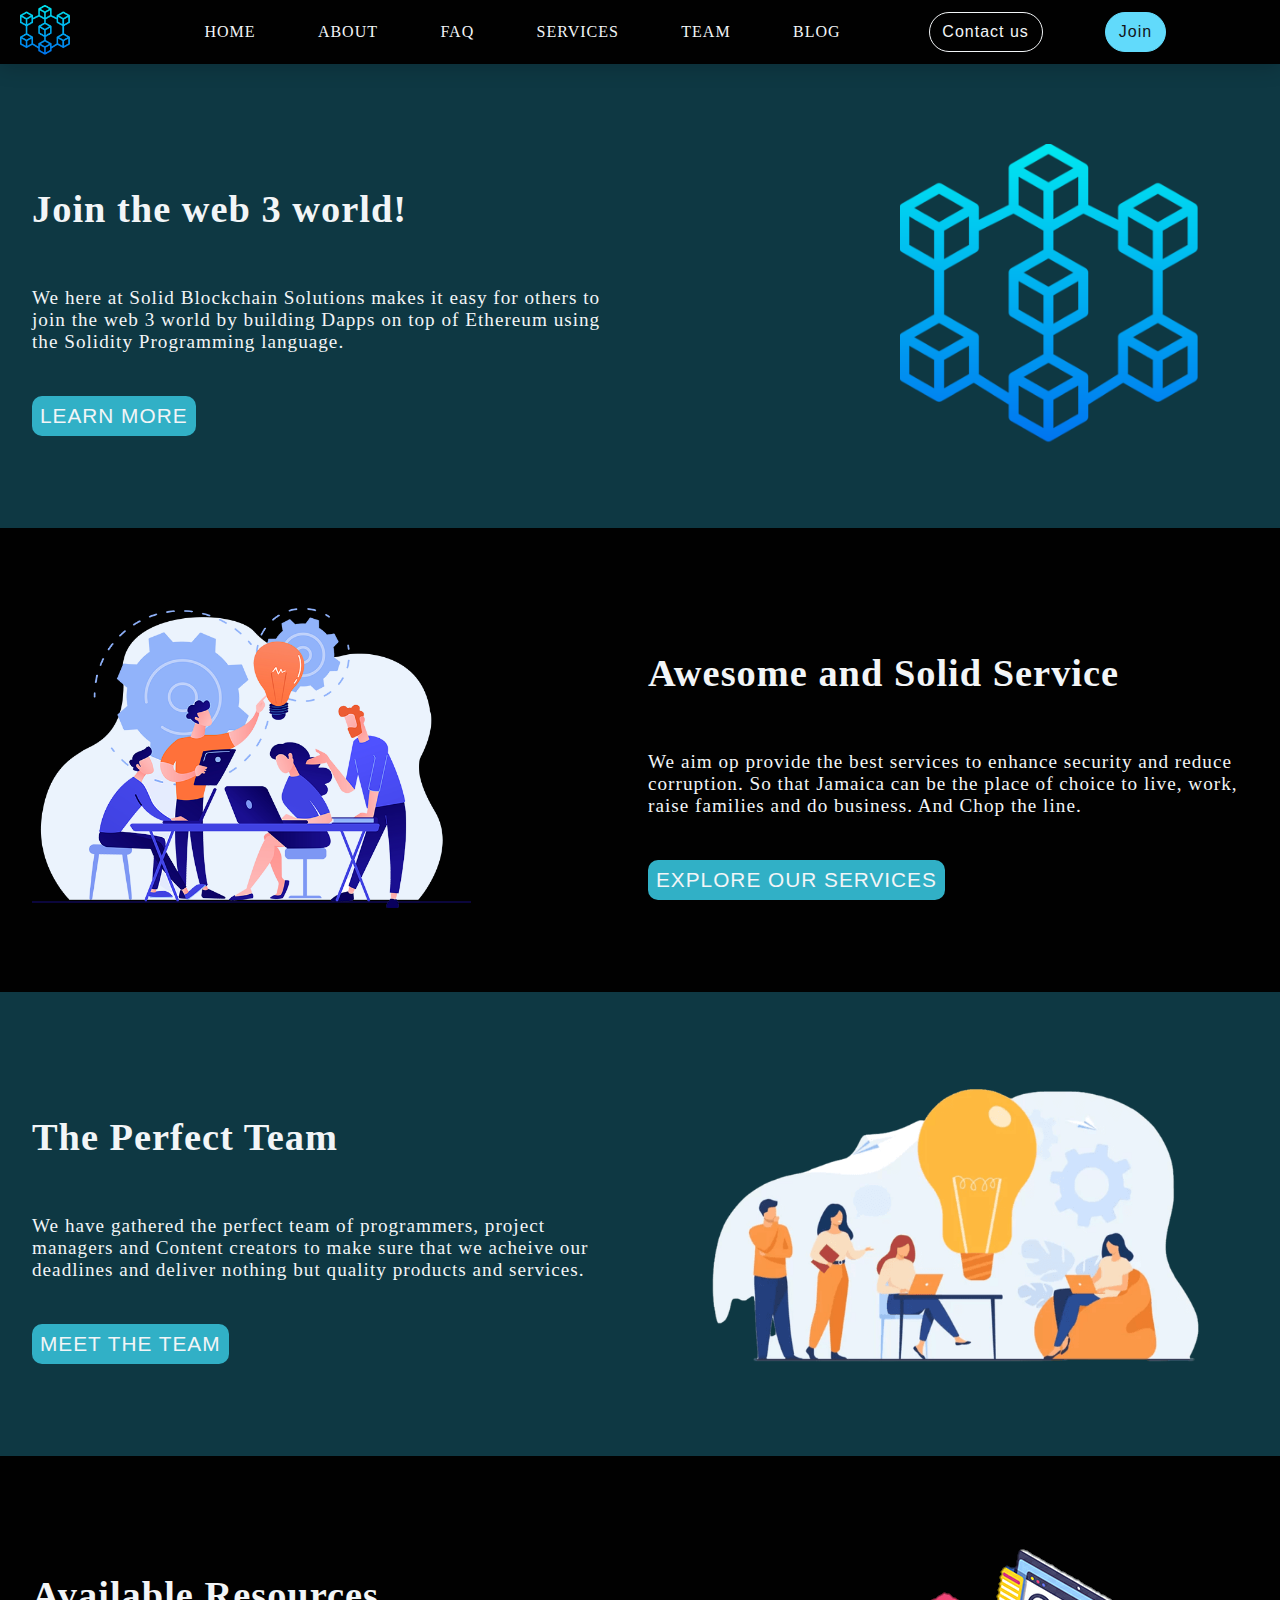
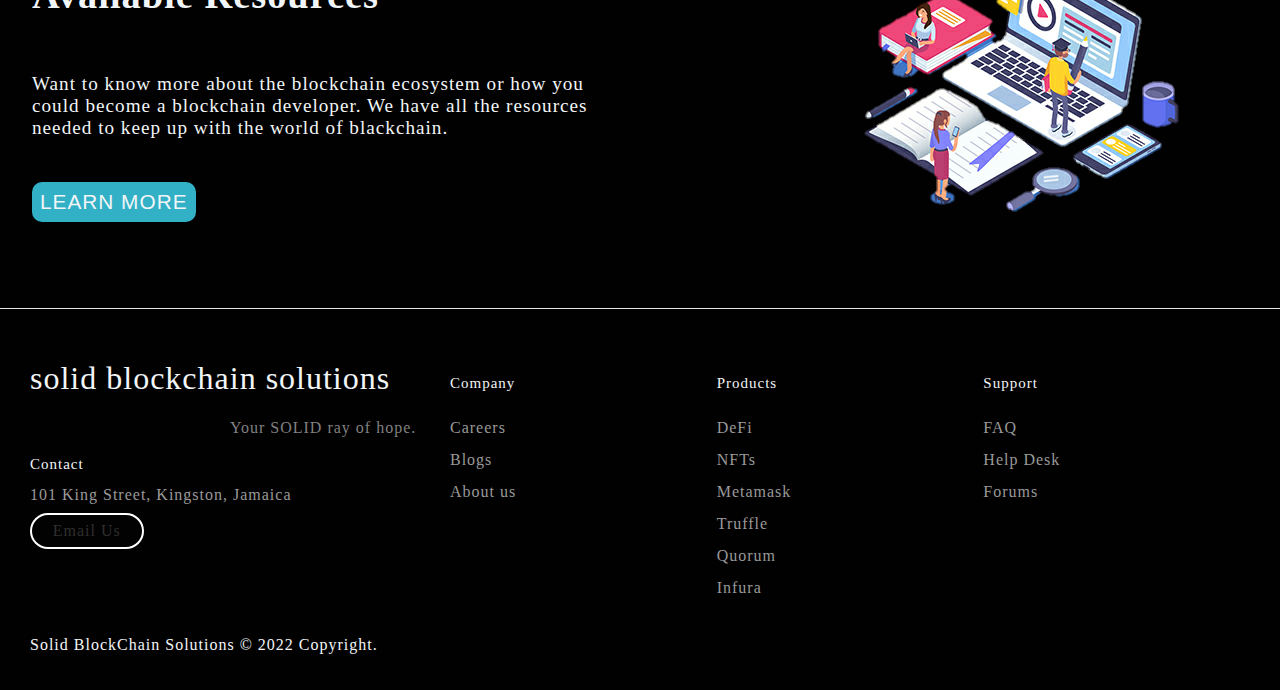
==== index.html @ 92645da6 "Alo of things to be done" ====
<!DOCTYPE html>
<html lang="en">
  <head>
    <meta charset="UTF-8" />
    <meta http-equiv="X-UA-Compatible" content="IE=edge" />
    <meta name="viewport" content="width=device-width, initial-scale=1.0" />
    <title>Solid BlockChain Solutions | Home</title>
    <link rel="stylesheet" type="text/css" href="style.css" />
    <link rel="icon" type="image/png" href="logo.png">
    <link
      rel="stylesheet"
      href="https://cdnjs.cloudflare.com/ajax/libs/font-awesome/4.7.0/css/font-awesome.css"
    />
    <link
    rel="stylesheet"
    href="https://use.fontawesome.com/releases/v5.8.1/css/all.css"
  />
  </head>
  <body>
    <!-- navbar -->

    <script src="header.js"></script>
    

    <!-- hero -->

    <section class="hero" id="about">
      <div>
        <h2>Join the web 3 world!</h2>
        <p>
          We here at Solid Blockchain Solutions makes it easy for others to join
          the web 3 world by building Dapps on top of Ethereum using the
          Solidity Programming language.
        </p>
        <button>Learn More</button>
      </div>
      <div>
        <img
          class="hero--img"
          src="logo.png"
          alt="blockchain"
        />
      </div>
    </section>


    <section class="hero" id="services">

      <div>
        <img
          src="servicemanagement.png"
          alt="services"
        />
      </div>

      <div>
        <h2>Awesome and Solid Service</h2>
        <p>
          We aim op provide the best services to enhance security and reduce corruption. So that Jamaica can be the place of choice to live, work, raise families and do business. And Chop the line.
        </p>
        <button>Explore our services</button>
      </div>
      
    </section>


    <section class="hero" id="about">

      <div>
        <h2>The Perfect Team</h2>
        <p>
          We have gathered the perfect team of programmers, project managers and Content creators to make sure that we acheive our deadlines and deliver nothing but quality products and services.
        </p>
        <button>Meet the team</button>
      </div>

      <div>
        <img
          src="perfectteam.png"
          alt="services"
        />
      </div>

      
      
    </section>


     <section class="hero" id="services">
      <div>
        <h2>Available Resources</h2>
        <p>
          Want to know more about the blockchain ecosystem or how you could become a blockchain developer. We have all the resources needed to keep up with the world of blackchain. 
        </p>
        <button>Learn More</button>
      </div>
      <div>
        <img
          class="hero--img"
          src="resources.png"
          alt="blockchain"
        />
      </div>
    </section>

    <!-- services -->
    <!-- <div class="wrapper" id="services">
      <h2>Services</h2>
      <div class="line"></div>
      <div class="cards">
        <div class="single-service">
          <div class="social">
            <i class="fa-brands fa-codepen"></i>
          </div>
          <span></span>
          <h3>Decentralized Finance</h3>
          <p>
            Secure decentralized financial applications with no single point of failure for transparent, fast and safe financial transactions. Reach out today to get your own decentralized application on the globe.
          </p>
          <a href="https://consensys.net/blockchain-use-cases/decentralized-finance/">Learn More</a>
        </div>
        <div class="single-service">
          <div class="social">
            <i class="fa fa-cogs"></i>
          </div>
          <span></span>
          <h3>NFT Experiences</h3>
          <p>
       Get your project off the ground with our NFT Development team. When you combine your art (or your collaboration with our artist) with our code, the NFT world is yours for the taking!. Build your collection, mint,sell and trade NFTs.
          </p>
          <a href="https://consensys.net/solutions/nft-experiences/">Learn More</a>
        </div>
        <div class="single-service">
          <div class="social">
            <i class="fa fa-diamond"></i>
          </div>
          <span></span>
          <h3>Other Solutions</h3>
          <p>
            We also offer Crypto wallet development, specific smart contract and asset management. Feel free to reach out and consult one of our consultant if you don't see what your looking for, we will be happy to help however we can.
          </p>

          <a href="#">Learn More</a>
        </div>
      </div>


      
    </div> -->

    <!-- Our team -->
   

    <!-- <div class="wrapper-team" id="team">
      <h1>Our Team</h1>
      <div class="our_team">
        <div class="team_member">
          <div class="member_img">
            <img src="https://i.imgur.com/A1Fjq0d.png" alt="our_team" />
            <div class="social_media">
              <div class="facebook item"><i class="fab fa-facebook-f"></i></div>
              <div class="twitter item"><i class="fab fa-twitter"></i></div>
              <div class="instagram item"><i class="fab fa-instagram"></i></div>
            </div>
          </div>
          <h3>Ricardo Merchant</h3>
          <span>Owner</span>
          <p>
            Lorem ipsum dolor sit amet, consectetur adipisicing elit. Ratione
            perspiciatis, error deleniti quaerat beatae doloribus incidunt
            excepturi. Fugit deleniti accusantium neque hic quidem voluptatibus
            cumque.
          </p>
        </div>
        <div class="team_member">
          <div class="member_img">
            <img src="https://images.pexels.com/photos/5474028/pexels-photo-5474028.jpeg?auto=compress&cs=tinysrgb&w=600" alt="our_team" />
            <div class="social_media">
              <div class="facebook item"><i class="fab fa-facebook-f"></i></div>
              <div class="twitter item"><i class="fab fa-twitter"></i></div>
              <div class="instagram item"><i class="fab fa-instagram"></i></div>
            </div>
          </div>
          <h3>Najee stewart</h3>
          <span>Tech Lead</span>
          <p>
            Lorem ipsum dolor sit amet, consectetur adipisicing elit. Ratione
            perspiciatis, error deleniti quaerat beatae doloribus incidunt
            excepturi. Fugit deleniti accusantium neque hic quidem voluptatibus
            cumque.
          </p>
        </div>
        <div class="team_member">
          <div class="member_img">
            <img src="https://i.imgur.com/2Necikc.png" alt="our_team" />
            <div class="social_media">
              <div class="facebook item"><i class="fab fa-facebook-f"></i></div>
              <div class="twitter item"><i class="fab fa-twitter"></i></div>
              <div class="instagram item"><i class="fab fa-instagram"></i></div>
            </div>
          </div>
          <h3>Dylan Heslop</h3>
          <span>CEO</span>
          <p>
            I love reading and meeting new and interesting people. This company was my best idea yet, I believe that we can make a difference both for jamaica and the world.
          </p>
        </div>
        <div class="team_member">
          <div class="member_img">
            <img src="https://i.imgur.com/JzUIF4o.png" alt="our_team" />
            <div class="social_media">
              <div class="facebook item"><i class="fab fa-facebook-f"></i></div>
              <div class="twitter item"><i class="fab fa-twitter"></i></div>
              <div class="instagram item"><i class="fab fa-instagram"></i></div>
            </div>
          </div>
          <h3>Ash-monique Lewis</h3>
          <span>Content-creator</span>
          <p>
            Lorem ipsum dolor sit amet, consectetur adipisicing elit. Ratione
            perspiciatis, error deleniti quaerat beatae doloribus incidunt
            excepturi. Fugit deleniti accusantium neque hic quidem voluptatibus
            cumque.
          </p>
        </div>
        <div class="team_member">
          <div class="member_img">
            <img src="https://i.imgur.com/Ctwf8HA.png" alt="our_team" />
            <div class="social_media">
              <div class="facebook item"><i class="fab fa-facebook-f"></i></div>
              <div class="twitter item"><i class="fab fa-twitter"></i></div>
              <div class="instagram item"><i class="fab fa-instagram"></i></div>
            </div>
          </div>
          <h3>Lamar Hall</h3>
          <span>Marketing-manager</span>
          <p>
            Lorem ipsum dolor sit amet, consectetur adipisicing elit. Ratione
            perspiciatis, error deleniti quaerat beatae doloribus incidunt
            excepturi. Fugit deleniti accusantium neque hic quidem voluptatibus
            cumque.
          </p>
        </div>
        <div class="team_member">
          <div class="member_img">
            <img src="https://images.pexels.com/photos/5380671/pexels-photo-5380671.jpeg?auto=compress&cs=tinysrgb&w=1260&h=750&dpr=1" alt="our_team" />
            <div class="social_media">
              <div class="facebook item"><i class="fab fa-facebook-f"></i></div>
              <div class="twitter item"><i class="fab fa-twitter"></i></div>
              <div class="instagram item"><i class="fab fa-instagram"></i></div>
            </div>
          </div>
          <h3>Riquel Pearson</h3>
          <span>Software Engineer</span>
          <p>
            Lorem ipsum dolor sit amet, consectetur adipisicing elit. Ratione
            perspiciatis, error deleniti quaerat beatae doloribus incidunt
            excepturi. Fugit deleniti accusantium neque hic quidem voluptatibus
            cumque.
          </p>
        </div>
       
      </div>
    </div>
      -->
<script src="footer.js"></script>  
   
    <script src="script.js"></script>
  </body>
</html>
---- style.css ----
:root {
  --main-bg-color: #010101;
}

* {
  /* margin: 0;
  padding: 0; */
  box-sizing: border-box;
  letter-spacing: 1px;
  /* font-weight: 300; */
  color: #f2f5f7;
}

html, body {
  margin: 0;
  padding: 0;
}

body {
  overflow-x: hidden;
}

button {
  cursor: pointer;

}

.active {
  border-radius: 10px;
  border: 2px solid skyblue;
}

.logo {
  width: 50px;
  margin-left: 20px;
  transition: .4s;
}



.logo:hover {
  filter: drop-shadow(0 0px 10px rgb(184, 184, 255));
  transform: scale(0.9);

}

/* Hero and main content */

/* body > div {
  text-align: center;
  margin-top: 30px;
} */
nav {
  height: 4rem;
  width: 100vw;
  background-color: var(--main-bg-color);
  box-shadow: 0 3px 20px rgba(0, 0, 0, 0.2);
  display: flex;
  align-items: center;
  /* position: fixed; */
  z-index: 10;
}

/*Styling Links*/
.nav-links {
  display: flex;
  list-style: none;
  width: 88vw;
  justify-content: space-evenly;
  align-items: center;
  text-transform: uppercase;
  margin-left: 2rem;
  
}
.nav-links li a {
  text-decoration: none;
}
.nav-links li a:hover {
  color: #61dafb;
  text-decoration: underline;
  text-underline-offset: 0.2rem;
}

.nav-links li {
  position: relative;
}

.nav-links li a::before {
  content: "";
  display: block;
  height: 3px;
  width: 0%;
  background-color: #61dafb;
  position: absolute;
  transition: all ease-in-out 250ms;
  margin: 0 0 0 10%;
}

/*



*/

/*Styling Buttons*/
.login-button {
  background-color: transparent;
  border: 1.5px solid #f2f5f7;
  border-radius: 2em;
  padding: 0.6rem 0.8rem;
  margin-left: 2vw;
  font-size: 1rem;
  cursor: pointer;
}
.login-button:hover {
  color: #131418;
  background-color: #f2f5f7;
  border: 1.5px solid #f2f5f7;
  transition: all ease-in-out 350ms;
}
.join-button {
  color: #131418;
  background-color: #61dafb;
  border: 1.5px solid #61dafb;
  border-radius: 2em;
  padding: 0.6rem 0.8rem;
  font-size: 1rem;
  cursor: pointer;
  width: fit-content;
}
.join-button:hover {
  color: #f2f5f7;
  background-color: transparent;
  border: 1.5px solid #f2f5f7;
  transition: all ease-in-out 350ms;
}

/*Styling Hamburger Icon*/
.hamburger div {
  width: 30px;
  height: 3px;
  background: #f2f5f7;
  margin: 5px;
  transition: all 0.3s ease;
}
.hamburger {
  display: none;
}

.footer {
  display: flex;
  flex-flow: row wrap;
  padding: 30px 30px 20px 30px;
  color: #2f2f2f;
  background-color: var(--main-bg-color);
  border-top: 1px solid #e5e5e5;
  width: 100%;
}

.footer > * {
  flex: 1 100%;
}

.footer__addr {
  margin-right: 1.25em;
  margin-bottom: 2em;
}

.footer__addr p {
  color: gray;
  padding-left: 50%;
}

address a {
  padding: 20px;
  border: 2px solid white;
  color: beige;
}

address a:hover {
  cursor: pointer;
  background-color: white;
  color: black;
}
.footer__logo {
  font-family: "Pacifico", cursive;
  font-weight: 400;
  text-transform: lowercase;
  font-size: 2rem;
}

.footer__addr h2 {
  margin-top: 1.3em;
  font-size: 15px;
  font-weight: 400;
}

.nav__title {
  font-weight: 400;
  font-size: 15px;
}

.footer address {
  font-style: normal;
  color: #999;
}

.footer__btn {
  display: flex;
  align-items: center;
  justify-content: center;
  height: 36px;
  max-width: max-content;
  background-color: rgb(33, 33, 33, 0.07);
  border-radius: 100px;
  color: #2f2f2f;
  line-height: 0;
  margin: 0.6em 0;
  font-size: 1rem;
  padding: 0 1.3em;
}

.footer ul {
  list-style: none;
  padding-left: 0;
}

.footer li {
  line-height: 2em;
}

.footer a {
  text-decoration: none;
}

.footer__nav {
  display: flex;
  flex-flow: row wrap;
}

.footer__nav > * {
  flex: 1 50%;
  margin-right: 1.25em;
}

.nav__ul a {
  color: #999;
}

.legal {
  display: flex;
  flex-wrap: wrap;
  color: #999;
}

@media screen and (max-width: 650px) {
  .footer {
    justify-content: center;
    flex-direction: column;
    /* width: 50%;
        margin: 0 auto; */
    /* background-color: red;; */
  }

  .legal .legal__links {
    margin-left: auto;
  }
}

@media screen and (min-width: 40.375em) {
  .footer__nav > * {
    flex: 1;
  }

  .footer__addr {
    flex: 1 0px;
  }

  .footer__nav {
    flex: 2 0px;
  }
}

/*Stying for small screens*/
@media screen and (max-width: 800px) {
  nav {
    position: relative;
    width: 100vw;
    z-index: 3;
  }
  .hamburger {
    display: block;
    position: absolute;
    cursor: pointer;
    right: 5%;
    top: 50%;
    transform: translate(-5%, -50%);
    z-index: 2;
    transition: all 0.7s ease;
  }
  .nav-links {
    position: fixed;
    background: #131418;
    height: 100vh;
    width: 100%;
    flex-direction: column;
    clip-path: circle(50px at 90% -20%);
    -webkit-clip-path: circle(50px at 90% -10%);
    transition: all 1s ease-out;
    pointer-events: none;
    margin-top: 160%;
  }
  .nav-links.open {
    clip-path: circle(1000px at 90% -10%);
    -webkit-clip-path: circle(1000px at 90% -10%);
    pointer-events: all;
  }
  .nav-links li {
    opacity: 0;
  }
  .nav-links li:nth-child(1) {
    transition: all 0.5s ease 0.2s;
  }
  .nav-links li:nth-child(2) {
    transition: all 0.5s ease 0.4s;
  }
  .nav-links li:nth-child(3) {
    transition: all 0.5s ease 0.6s;
  }
  .nav-links li:nth-child(4) {
    transition: all 0.5s ease 0.7s;
  }
  .nav-links li:nth-child(5) {
    transition: all 0.5s ease 0.8s;
  }
  .nav-links li:nth-child(6) {
    transition: all 0.5s ease 0.9s;
    margin: 0;
  }
  .nav-links li:nth-child(7) {
    transition: all 0.5s ease 1s;
    margin: 0;
  }
  li.fade {
    opacity: 1;
  }
}
/*Animating Hamburger Icon on Click*/
.toggle .line1 {
  transform: rotate(-45deg) translate(-5px, 6px);
}
.toggle .line2 {
  transition: all 0.7s ease;
  width: 0;
}
.toggle .line3 {
  transform: rotate(45deg) translate(-5px, -6px);
}

/* hero section */

#services {
  background: var(--main-bg-color);
  margin-top: 0;
}

.hero--img {
  padding-right: 50px;
}

.hero {
  display: flex;
  justify-content: space-between;
  align-items: center;
  background-color: #0e3843;
  color: rgb(8, 7, 7);
  padding: 5rem 2rem;
}

.hero h2 {
  font-size: 2.4rem;
  font-weight: bold;
}

.hero p {
  font-size: 1.2rem;
  max-width: 600px;
  padding-top: 1.5rem;
}

.hero img {
  width: 100%;
  max-width: 800px;
  max-height: 300px;
}

.hero button {
  text-transform: uppercase;
  background-color: #31b0c6;
  margin-top: 1.5rem;
  padding: 0.5rem;
  font-size: 1.3rem;
  border-radius: 10px;
  border: none;
  outline: none;
  transition: .4s;
}

.hero button:hover {
  background: transparent;
  border-color: white;
  border: 2px solid white;
}
/* services */

.wrapper {
  background-image: url(https://i.postimg.cc/dQZssk2d/1.jpg);
  -webkit-background-size: cover;
  background-size: cover;
  background-position: center center;
  width: 100vw;
  height: 100vh;
}
.wrapper h2 {
  text-transform: uppercase;
  font-family: poppins;
  font-weight: bold;
  text-align: center;
  font-size: 60px;
  color: #fff;
  margin: 0;
}
.single-service {
  position: relative;
  width: 31%;
  height: 320px;
  background: #fff;
  box-sizing: border-box;
  padding: 0 15px;
  transition: 0.5s;
  overflow: hidden;
  float: left;
  margin: 0 10px;
  text-align: center;
}
.line {
  width: 150px;
  height: 3px;
  background: #fff;
  margin: 0 auto 60px auto;
}
.single-service p {
  color: #262626;
  font-size: 14px;
}
.single-service h3 {
  font-size: 25px;
  text-transform: uppercase;
  font-family: poppins;
  letter-spacing: 1px;
  color: #262626;
}
.social {
  width: 60px;
  height: 60px;
  background: #262626;
  border-radius: 50%;
  margin: 5% auto;
}
.social i {
  font-size: 30px;
  padding: 15px;
  color: #fff;
}
.single-service:hover {
  box-shadow: 0 30px 35px rgba(0, 0, 0, 0.7);
}
.single-service span {
  position: absolute;
  top: 0;
  left: -110%;
  width: 100%;
  height: 100%;
  background: rgba(0, 0, 0, 0.7);
  transition: 0.7s;
  transform: skewX(10deg);
}
.single-service:hover span {
  left: 110%;
}

@media (max-width: 1000px) {
  .wrapper {
    width: 100%;
    height: 100%;
  }
  .single-service {
    width: 95%;
    margin-bottom: 30px;
  }
  .wrapper h2 {
    font-size: 30px;
  }
}

.cards {
  display: flex;
  justify-content: space-between;
  padding: 0 2rem;
  flex-wrap: wrap;
}

.cards a{
  background-color: #31b0c6;
  border: none;
  padding: 0.5rem;
  border-radius: 5px;
  font-size: 1.2rem;
  text-decoration: none;

}

.cards p{
  margin: 2rem 0;
}

/* our team */

.wrapper-team{
  padding-top:2rem;
  height: 100vh;
  background-color: #010101;
  display: grid;
  justify-content:center;
  flex-wrap: wrap;
  height: 100%;
}

.wrapper-team h1 {
  font-size: 48px;
  margin-bottom: 25px;
  text-align: center;
}

.our_team {
  width: auto;
  display: flex;
  justify-content: center;
  flex-wrap: wrap;
}

.our_team .team_member {
  width: 250px;
  margin: 5px;
  background: #31b0c6;
  padding: 20px 10px;
}

.our_team .team_member .member_img {
  background: #e9e5fa;
  max-width: 190px;
  width: 100%;
  height: 190px;
  margin: 0 auto;
  border-radius: 50%;
  padding: 5px;
  position: relative;
  cursor: pointer;
}

.our_team .team_member .member_img img {
  width: 100%;
  height: 100%;
  border-radius: 50%;
}

.our_team .team_member h3 {
  text-transform: uppercase;
  font-size: 18px;
  line-height: 18px;
  letter-spacing: 2px;
  margin: 15px 0 0px;
}

.our_team .team_member span {
  font-size: 10px;
}

.our_team .team_member p {
  margin-top: 20px;
  font-size: 14px;
  line-height: 20px;
}

.our_team .team_member .member_img .social_media {
  position: absolute;
  top: 5px;
  left: 5px;
  background: rgba(0, 0, 0, 0.65);
  width: 95%;
  height: 95%;
  border-radius: 50%;
  display: flex;
  justify-content: center;
  align-items: center;
  transform: scale(0);
  transition: all 0.5s ease;
}

.our_team .team_member .member_img .social_media .item {
  margin: 0 10px;
}

.our_team .team_member .member_img .social_media .fab {
  color: #8c7ae6;
  font-size: 20px;
}

.our_team .team_member .member_img:hover .social_media {
  transform: scale(1);
}
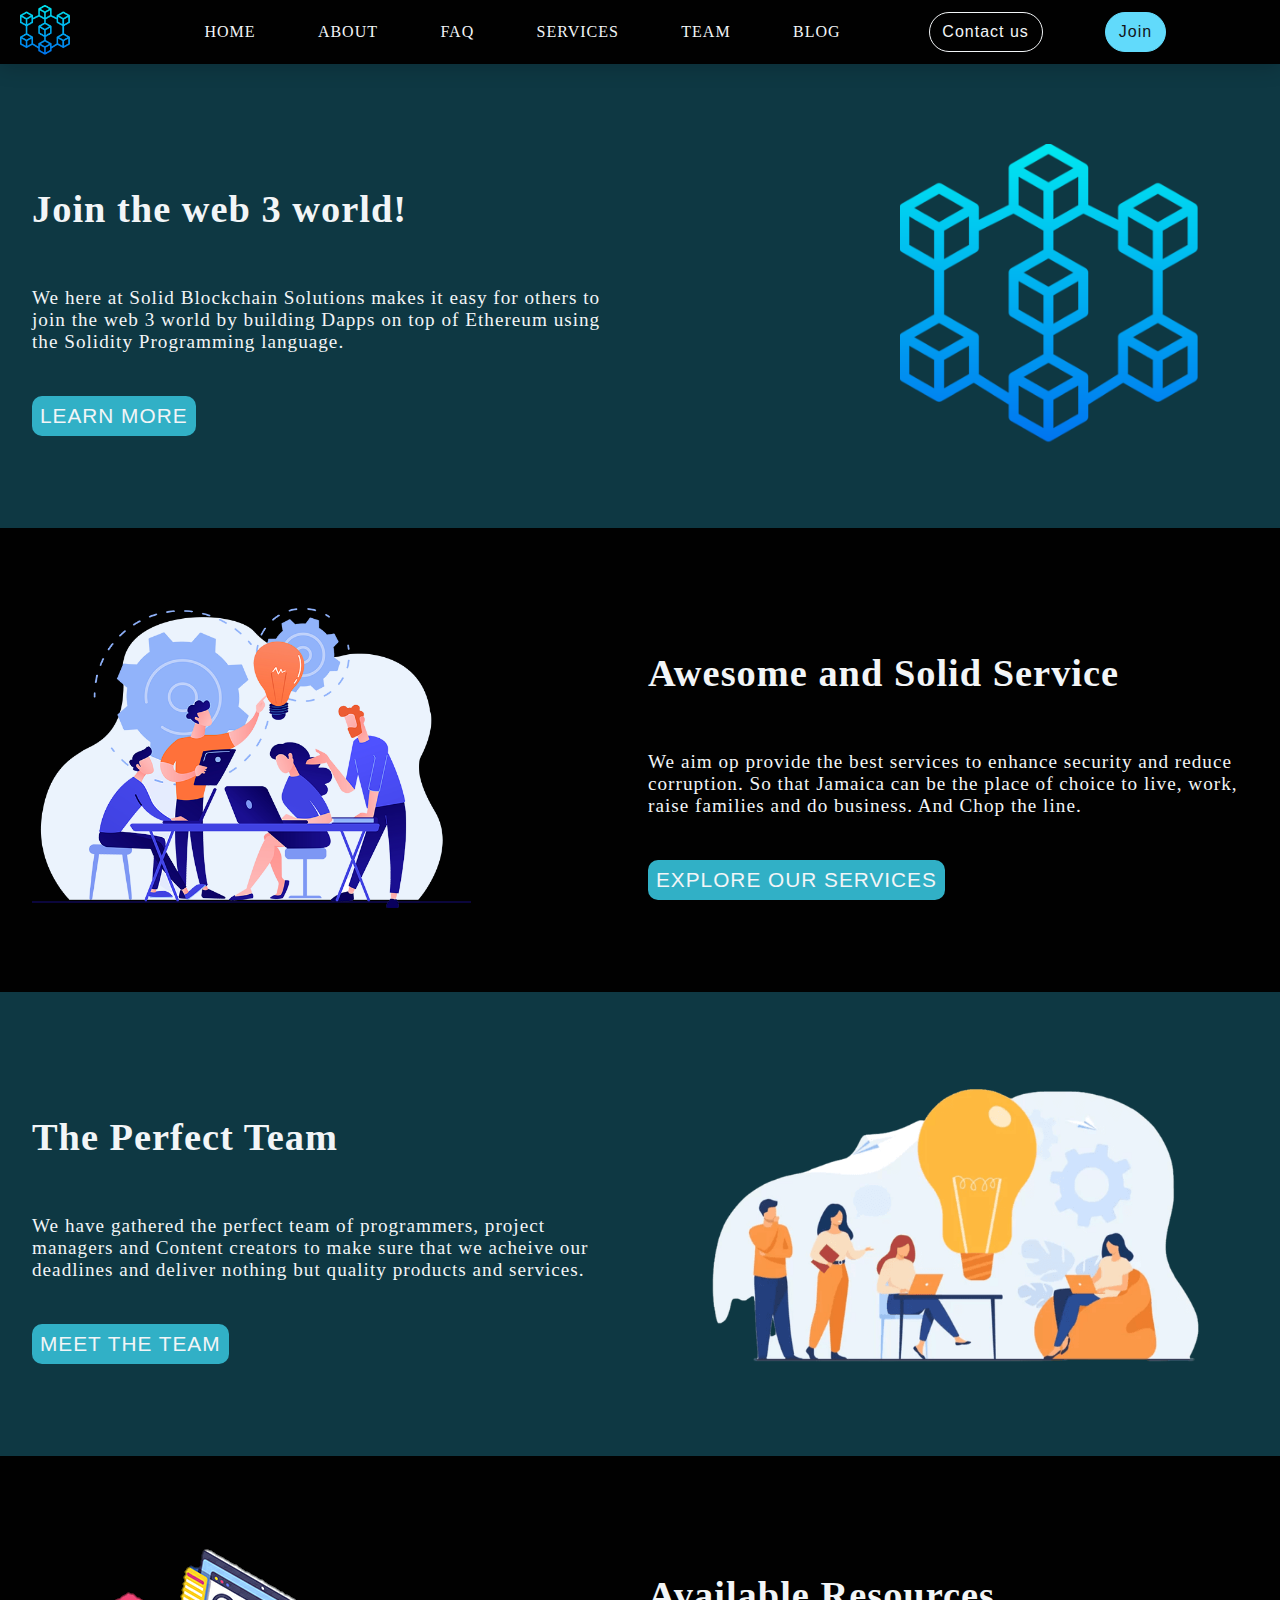
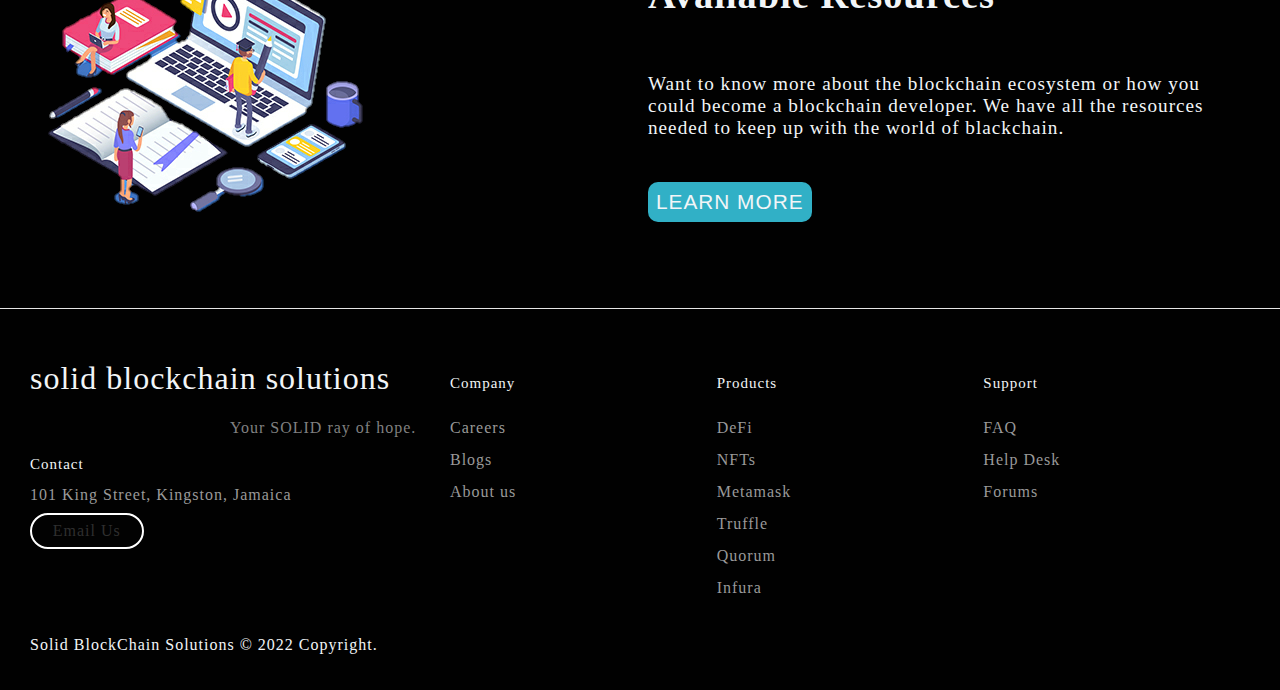
==== commit c67f4e8d: "Add files via upload" ====
--- a/index.html
+++ b/index.html
@@ -1,270 +1,117 @@
-<!DOCTYPE html>
-<html lang="en">
-  <head>
-    <meta charset="UTF-8" />
-    <meta http-equiv="X-UA-Compatible" content="IE=edge" />
-    <meta name="viewport" content="width=device-width, initial-scale=1.0" />
-    <title>Solid BlockChain Solutions | Home</title>
-    <link rel="stylesheet" type="text/css" href="style.css" />
-    <link rel="icon" type="image/png" href="logo.png">
-    <link
-      rel="stylesheet"
-      href="https://cdnjs.cloudflare.com/ajax/libs/font-awesome/4.7.0/css/font-awesome.css"
-    />
-    <link
-    rel="stylesheet"
-    href="https://use.fontawesome.com/releases/v5.8.1/css/all.css"
-  />
-  </head>
-  <body>
-    <!-- navbar -->
-
-    <script src="header.js"></script>
-    
-
-    <!-- hero -->
-
-    <section class="hero" id="about">
-      <div>
-        <h2>Join the web 3 world!</h2>
-        <p>
-          We here at Solid Blockchain Solutions makes it easy for others to join
-          the web 3 world by building Dapps on top of Ethereum using the
-          Solidity Programming language.
-        </p>
-        <button>Learn More</button>
-      </div>
-      <div>
-        <img
-          class="hero--img"
-          src="logo.png"
-          alt="blockchain"
-        />
-      </div>
-    </section>
-
-
-    <section class="hero" id="services">
-
-      <div>
-        <img
-          src="servicemanagement.png"
-          alt="services"
-        />
-      </div>
-
-      <div>
-        <h2>Awesome and Solid Service</h2>
-        <p>
-          We aim op provide the best services to enhance security and reduce corruption. So that Jamaica can be the place of choice to live, work, raise families and do business. And Chop the line.
-        </p>
-        <button>Explore our services</button>
-      </div>
-      
-    </section>
-
-
-    <section class="hero" id="about">
-
-      <div>
-        <h2>The Perfect Team</h2>
-        <p>
-          We have gathered the perfect team of programmers, project managers and Content creators to make sure that we acheive our deadlines and deliver nothing but quality products and services.
-        </p>
-        <button>Meet the team</button>
-      </div>
-
-      <div>
-        <img
-          src="perfectteam.png"
-          alt="services"
-        />
-      </div>
-
-      
-      
-    </section>
-
-
-     <section class="hero" id="services">
-      <div>
-        <h2>Available Resources</h2>
-        <p>
-          Want to know more about the blockchain ecosystem or how you could become a blockchain developer. We have all the resources needed to keep up with the world of blackchain. 
-        </p>
-        <button>Learn More</button>
-      </div>
-      <div>
-        <img
-          class="hero--img"
-          src="resources.png"
-          alt="blockchain"
-        />
-      </div>
-    </section>
-
-    <!-- services -->
-    <!-- <div class="wrapper" id="services">
-      <h2>Services</h2>
-      <div class="line"></div>
-      <div class="cards">
-        <div class="single-service">
-          <div class="social">
-            <i class="fa-brands fa-codepen"></i>
-          </div>
-          <span></span>
-          <h3>Decentralized Finance</h3>
-          <p>
-            Secure decentralized financial applications with no single point of failure for transparent, fast and safe financial transactions. Reach out today to get your own decentralized application on the globe.
-          </p>
-          <a href="https://consensys.net/blockchain-use-cases/decentralized-finance/">Learn More</a>
-        </div>
-        <div class="single-service">
-          <div class="social">
-            <i class="fa fa-cogs"></i>
-          </div>
-          <span></span>
-          <h3>NFT Experiences</h3>
-          <p>
-       Get your project off the ground with our NFT Development team. When you combine your art (or your collaboration with our artist) with our code, the NFT world is yours for the taking!. Build your collection, mint,sell and trade NFTs.
-          </p>
-          <a href="https://consensys.net/solutions/nft-experiences/">Learn More</a>
-        </div>
-        <div class="single-service">
-          <div class="social">
-            <i class="fa fa-diamond"></i>
-          </div>
-          <span></span>
-          <h3>Other Solutions</h3>
-          <p>
-            We also offer Crypto wallet development, specific smart contract and asset management. Feel free to reach out and consult one of our consultant if you don't see what your looking for, we will be happy to help however we can.
-          </p>
-
-          <a href="#">Learn More</a>
-        </div>
-      </div>
-
-
-      
-    </div> -->
-
-    <!-- Our team -->
-   
-
-    <!-- <div class="wrapper-team" id="team">
-      <h1>Our Team</h1>
-      <div class="our_team">
-        <div class="team_member">
-          <div class="member_img">
-            <img src="https://i.imgur.com/A1Fjq0d.png" alt="our_team" />
-            <div class="social_media">
-              <div class="facebook item"><i class="fab fa-facebook-f"></i></div>
-              <div class="twitter item"><i class="fab fa-twitter"></i></div>
-              <div class="instagram item"><i class="fab fa-instagram"></i></div>
-            </div>
-          </div>
-          <h3>Ricardo Merchant</h3>
-          <span>Owner</span>
-          <p>
-            Lorem ipsum dolor sit amet, consectetur adipisicing elit. Ratione
-            perspiciatis, error deleniti quaerat beatae doloribus incidunt
-            excepturi. Fugit deleniti accusantium neque hic quidem voluptatibus
-            cumque.
-          </p>
-        </div>
-        <div class="team_member">
-          <div class="member_img">
-            <img src="https://images.pexels.com/photos/5474028/pexels-photo-5474028.jpeg?auto=compress&cs=tinysrgb&w=600" alt="our_team" />
-            <div class="social_media">
-              <div class="facebook item"><i class="fab fa-facebook-f"></i></div>
-              <div class="twitter item"><i class="fab fa-twitter"></i></div>
-              <div class="instagram item"><i class="fab fa-instagram"></i></div>
-            </div>
-          </div>
-          <h3>Najee stewart</h3>
-          <span>Tech Lead</span>
-          <p>
-            Lorem ipsum dolor sit amet, consectetur adipisicing elit. Ratione
-            perspiciatis, error deleniti quaerat beatae doloribus incidunt
-            excepturi. Fugit deleniti accusantium neque hic quidem voluptatibus
-            cumque.
-          </p>
-        </div>
-        <div class="team_member">
-          <div class="member_img">
-            <img src="https://i.imgur.com/2Necikc.png" alt="our_team" />
-            <div class="social_media">
-              <div class="facebook item"><i class="fab fa-facebook-f"></i></div>
-              <div class="twitter item"><i class="fab fa-twitter"></i></div>
-              <div class="instagram item"><i class="fab fa-instagram"></i></div>
-            </div>
-          </div>
-          <h3>Dylan Heslop</h3>
-          <span>CEO</span>
-          <p>
-            I love reading and meeting new and interesting people. This company was my best idea yet, I believe that we can make a difference both for jamaica and the world.
-          </p>
-        </div>
-        <div class="team_member">
-          <div class="member_img">
-            <img src="https://i.imgur.com/JzUIF4o.png" alt="our_team" />
-            <div class="social_media">
-              <div class="facebook item"><i class="fab fa-facebook-f"></i></div>
-              <div class="twitter item"><i class="fab fa-twitter"></i></div>
-              <div class="instagram item"><i class="fab fa-instagram"></i></div>
-            </div>
-          </div>
-          <h3>Ash-monique Lewis</h3>
-          <span>Content-creator</span>
-          <p>
-            Lorem ipsum dolor sit amet, consectetur adipisicing elit. Ratione
-            perspiciatis, error deleniti quaerat beatae doloribus incidunt
-            excepturi. Fugit deleniti accusantium neque hic quidem voluptatibus
-            cumque.
-          </p>
-        </div>
-        <div class="team_member">
-          <div class="member_img">
-            <img src="https://i.imgur.com/Ctwf8HA.png" alt="our_team" />
-            <div class="social_media">
-              <div class="facebook item"><i class="fab fa-facebook-f"></i></div>
-              <div class="twitter item"><i class="fab fa-twitter"></i></div>
-              <div class="instagram item"><i class="fab fa-instagram"></i></div>
-            </div>
-          </div>
-          <h3>Lamar Hall</h3>
-          <span>Marketing-manager</span>
-          <p>
-            Lorem ipsum dolor sit amet, consectetur adipisicing elit. Ratione
-            perspiciatis, error deleniti quaerat beatae doloribus incidunt
-            excepturi. Fugit deleniti accusantium neque hic quidem voluptatibus
-            cumque.
-          </p>
-        </div>
-        <div class="team_member">
-          <div class="member_img">
-            <img src="https://images.pexels.com/photos/5380671/pexels-photo-5380671.jpeg?auto=compress&cs=tinysrgb&w=1260&h=750&dpr=1" alt="our_team" />
-            <div class="social_media">
-              <div class="facebook item"><i class="fab fa-facebook-f"></i></div>
-              <div class="twitter item"><i class="fab fa-twitter"></i></div>
-              <div class="instagram item"><i class="fab fa-instagram"></i></div>
-            </div>
-          </div>
-          <h3>Riquel Pearson</h3>
-          <span>Software Engineer</span>
-          <p>
-            Lorem ipsum dolor sit amet, consectetur adipisicing elit. Ratione
-            perspiciatis, error deleniti quaerat beatae doloribus incidunt
-            excepturi. Fugit deleniti accusantium neque hic quidem voluptatibus
-            cumque.
-          </p>
-        </div>
-       
-      </div>
-    </div>
-      -->
-<script src="footer.js"></script>  
-   
-    <script src="script.js"></script>
-  </body>
-</html>
+<!DOCTYPE html>
+<html lang="en">
+  <head>
+    <meta charset="UTF-8" />
+    <meta http-equiv="X-UA-Compatible" content="IE=edge" />
+    <meta name="viewport" content="width=device-width, initial-scale=1.0" />
+    <title>Solid BlockChain Solutions | Home</title>
+    <link rel="stylesheet" type="text/css" href="style.css" />
+    <link rel="icon" type="image/png" href="logo.png">
+    <link
+      rel="stylesheet"
+      href="https://cdnjs.cloudflare.com/ajax/libs/font-awesome/4.7.0/css/font-awesome.css"
+    />
+    <link
+    rel="stylesheet"
+    href="https://use.fontawesome.com/releases/v5.8.1/css/all.css"
+  />
+  </head>
+  <body>
+    <!-- navbar -->
+
+    <script src="header.js"></script>
+    
+
+    <!-- hero -->
+
+    <section class="hero" id="about">
+      <div>
+        <h2>Join the web 3 world!</h2>
+        <p>
+          We here at Solid Blockchain Solutions makes it easy for others to join
+          the web 3 world by building Dapps on top of Ethereum using the
+          Solidity Programming language.
+        </p>
+        <button>Learn More</button>
+      </div>
+      <div>
+        <img
+          class="hero--img"
+          src="logo.png"
+          alt="blockchain"
+        />
+      </div>
+    </section>
+
+
+    <section class="hero" id="services">
+
+      <div>
+        <img
+          src="servicemanagement.png"
+          alt="services"
+        />
+      </div>
+
+      <div>
+        <h2>Awesome and Solid Service</h2>
+        <p>
+          We aim op provide the best services to enhance security and reduce corruption. So that Jamaica can be the place of choice to live, work, raise families and do business. And Chop the line.
+        </p>
+        <button>Explore our services</button>
+      </div>
+      
+    </section>
+
+
+    <section class="hero" id="about">
+
+      <div>
+        <h2>The Perfect Team</h2>
+        <p>
+          We have gathered the perfect team of programmers, project managers and Content creators to make sure that we acheive our deadlines and deliver nothing but quality products and services.
+        </p>
+        <button>Meet the team</button>
+      </div>
+
+      <div>
+        <img
+          src="perfectteam.png"
+          alt="services"
+        />
+      </div>
+
+      
+      
+    </section>
+
+
+     <section class="hero" id="services">
+      <div>
+        <img
+          class="hero--img"
+          src="resources.png"
+          alt="blockchain"
+        />
+      </div>
+
+      <div>
+        <h2>Available Resources</h2>
+        <p>
+          Want to know more about the blockchain ecosystem or how you could become a blockchain developer. We have all the resources needed to keep up with the world of blackchain. 
+        </p>
+        <button>Learn More</button>
+      </div>
+      
+    </section>
+
+    <!-- testimonial -->
+
+
+    
+  
+<script src="footer.js"></script>  
+   
+    <script src="script.js"></script>
+  </body>
+</html>
--- a/style.css
+++ b/style.css
@@ -1,621 +1,653 @@
-:root {
-  --main-bg-color: #010101;
-}
-
-* {
-  /* margin: 0;
-  padding: 0; */
-  box-sizing: border-box;
-  letter-spacing: 1px;
-  /* font-weight: 300; */
-  color: #f2f5f7;
-}
-
-html, body {
-  margin: 0;
-  padding: 0;
-}
-
-body {
-  overflow-x: hidden;
-}
-
-button {
-  cursor: pointer;
-
-}
-
-.active {
-  border-radius: 10px;
-  border: 2px solid skyblue;
-}
-
-.logo {
-  width: 50px;
-  margin-left: 20px;
-  transition: .4s;
-}
-
-
-
-.logo:hover {
-  filter: drop-shadow(0 0px 10px rgb(184, 184, 255));
-  transform: scale(0.9);
-
-}
-
-/* Hero and main content */
-
-/* body > div {
-  text-align: center;
-  margin-top: 30px;
-} */
-nav {
-  height: 4rem;
-  width: 100vw;
-  background-color: var(--main-bg-color);
-  box-shadow: 0 3px 20px rgba(0, 0, 0, 0.2);
-  display: flex;
-  align-items: center;
-  /* position: fixed; */
-  z-index: 10;
-}
-
-/*Styling Links*/
-.nav-links {
-  display: flex;
-  list-style: none;
-  width: 88vw;
-  justify-content: space-evenly;
-  align-items: center;
-  text-transform: uppercase;
-  margin-left: 2rem;
-  
-}
-.nav-links li a {
-  text-decoration: none;
-}
-.nav-links li a:hover {
-  color: #61dafb;
-  text-decoration: underline;
-  text-underline-offset: 0.2rem;
-}
-
-.nav-links li {
-  position: relative;
-}
-
-.nav-links li a::before {
-  content: "";
-  display: block;
-  height: 3px;
-  width: 0%;
-  background-color: #61dafb;
-  position: absolute;
-  transition: all ease-in-out 250ms;
-  margin: 0 0 0 10%;
-}
-
-/*
-
-
-
-*/
-
-/*Styling Buttons*/
-.login-button {
-  background-color: transparent;
-  border: 1.5px solid #f2f5f7;
-  border-radius: 2em;
-  padding: 0.6rem 0.8rem;
-  margin-left: 2vw;
-  font-size: 1rem;
-  cursor: pointer;
-}
-.login-button:hover {
-  color: #131418;
-  background-color: #f2f5f7;
-  border: 1.5px solid #f2f5f7;
-  transition: all ease-in-out 350ms;
-}
-.join-button {
-  color: #131418;
-  background-color: #61dafb;
-  border: 1.5px solid #61dafb;
-  border-radius: 2em;
-  padding: 0.6rem 0.8rem;
-  font-size: 1rem;
-  cursor: pointer;
-  width: fit-content;
-}
-.join-button:hover {
-  color: #f2f5f7;
-  background-color: transparent;
-  border: 1.5px solid #f2f5f7;
-  transition: all ease-in-out 350ms;
-}
-
-/*Styling Hamburger Icon*/
-.hamburger div {
-  width: 30px;
-  height: 3px;
-  background: #f2f5f7;
-  margin: 5px;
-  transition: all 0.3s ease;
-}
-.hamburger {
-  display: none;
-}
-
-.footer {
-  display: flex;
-  flex-flow: row wrap;
-  padding: 30px 30px 20px 30px;
-  color: #2f2f2f;
-  background-color: var(--main-bg-color);
-  border-top: 1px solid #e5e5e5;
-  width: 100%;
-}
-
-.footer > * {
-  flex: 1 100%;
-}
-
-.footer__addr {
-  margin-right: 1.25em;
-  margin-bottom: 2em;
-}
-
-.footer__addr p {
-  color: gray;
-  padding-left: 50%;
-}
-
-address a {
-  padding: 20px;
-  border: 2px solid white;
-  color: beige;
-}
-
-address a:hover {
-  cursor: pointer;
-  background-color: white;
-  color: black;
-}
-.footer__logo {
-  font-family: "Pacifico", cursive;
-  font-weight: 400;
-  text-transform: lowercase;
-  font-size: 2rem;
-}
-
-.footer__addr h2 {
-  margin-top: 1.3em;
-  font-size: 15px;
-  font-weight: 400;
-}
-
-.nav__title {
-  font-weight: 400;
-  font-size: 15px;
-}
-
-.footer address {
-  font-style: normal;
-  color: #999;
-}
-
-.footer__btn {
-  display: flex;
-  align-items: center;
-  justify-content: center;
-  height: 36px;
-  max-width: max-content;
-  background-color: rgb(33, 33, 33, 0.07);
-  border-radius: 100px;
-  color: #2f2f2f;
-  line-height: 0;
-  margin: 0.6em 0;
-  font-size: 1rem;
-  padding: 0 1.3em;
-}
-
-.footer ul {
-  list-style: none;
-  padding-left: 0;
-}
-
-.footer li {
-  line-height: 2em;
-}
-
-.footer a {
-  text-decoration: none;
-}
-
-.footer__nav {
-  display: flex;
-  flex-flow: row wrap;
-}
-
-.footer__nav > * {
-  flex: 1 50%;
-  margin-right: 1.25em;
-}
-
-.nav__ul a {
-  color: #999;
-}
-
-.legal {
-  display: flex;
-  flex-wrap: wrap;
-  color: #999;
-}
-
-@media screen and (max-width: 650px) {
-  .footer {
-    justify-content: center;
-    flex-direction: column;
-    /* width: 50%;
-        margin: 0 auto; */
-    /* background-color: red;; */
-  }
-
-  .legal .legal__links {
-    margin-left: auto;
-  }
-}
-
-@media screen and (min-width: 40.375em) {
-  .footer__nav > * {
-    flex: 1;
-  }
-
-  .footer__addr {
-    flex: 1 0px;
-  }
-
-  .footer__nav {
-    flex: 2 0px;
-  }
-}
-
-/*Stying for small screens*/
-@media screen and (max-width: 800px) {
-  nav {
-    position: relative;
-    width: 100vw;
-    z-index: 3;
-  }
-  .hamburger {
-    display: block;
-    position: absolute;
-    cursor: pointer;
-    right: 5%;
-    top: 50%;
-    transform: translate(-5%, -50%);
-    z-index: 2;
-    transition: all 0.7s ease;
-  }
-  .nav-links {
-    position: fixed;
-    background: #131418;
-    height: 100vh;
-    width: 100%;
-    flex-direction: column;
-    clip-path: circle(50px at 90% -20%);
-    -webkit-clip-path: circle(50px at 90% -10%);
-    transition: all 1s ease-out;
-    pointer-events: none;
-    margin-top: 160%;
-  }
-  .nav-links.open {
-    clip-path: circle(1000px at 90% -10%);
-    -webkit-clip-path: circle(1000px at 90% -10%);
-    pointer-events: all;
-  }
-  .nav-links li {
-    opacity: 0;
-  }
-  .nav-links li:nth-child(1) {
-    transition: all 0.5s ease 0.2s;
-  }
-  .nav-links li:nth-child(2) {
-    transition: all 0.5s ease 0.4s;
-  }
-  .nav-links li:nth-child(3) {
-    transition: all 0.5s ease 0.6s;
-  }
-  .nav-links li:nth-child(4) {
-    transition: all 0.5s ease 0.7s;
-  }
-  .nav-links li:nth-child(5) {
-    transition: all 0.5s ease 0.8s;
-  }
-  .nav-links li:nth-child(6) {
-    transition: all 0.5s ease 0.9s;
-    margin: 0;
-  }
-  .nav-links li:nth-child(7) {
-    transition: all 0.5s ease 1s;
-    margin: 0;
-  }
-  li.fade {
-    opacity: 1;
-  }
-}
-/*Animating Hamburger Icon on Click*/
-.toggle .line1 {
-  transform: rotate(-45deg) translate(-5px, 6px);
-}
-.toggle .line2 {
-  transition: all 0.7s ease;
-  width: 0;
-}
-.toggle .line3 {
-  transform: rotate(45deg) translate(-5px, -6px);
-}
-
-/* hero section */
-
-#services {
-  background: var(--main-bg-color);
-  margin-top: 0;
-}
-
-.hero--img {
-  padding-right: 50px;
-}
-
-.hero {
-  display: flex;
-  justify-content: space-between;
-  align-items: center;
-  background-color: #0e3843;
-  color: rgb(8, 7, 7);
-  padding: 5rem 2rem;
-}
-
-.hero h2 {
-  font-size: 2.4rem;
-  font-weight: bold;
-}
-
-.hero p {
-  font-size: 1.2rem;
-  max-width: 600px;
-  padding-top: 1.5rem;
-}
-
-.hero img {
-  width: 100%;
-  max-width: 800px;
-  max-height: 300px;
-}
-
-.hero button {
-  text-transform: uppercase;
-  background-color: #31b0c6;
-  margin-top: 1.5rem;
-  padding: 0.5rem;
-  font-size: 1.3rem;
-  border-radius: 10px;
-  border: none;
-  outline: none;
-  transition: .4s;
-}
-
-.hero button:hover {
-  background: transparent;
-  border-color: white;
-  border: 2px solid white;
-}
-/* services */
-
-.wrapper {
-  background-image: url(https://i.postimg.cc/dQZssk2d/1.jpg);
-  -webkit-background-size: cover;
-  background-size: cover;
-  background-position: center center;
-  width: 100vw;
-  height: 100vh;
-}
-.wrapper h2 {
-  text-transform: uppercase;
-  font-family: poppins;
-  font-weight: bold;
-  text-align: center;
-  font-size: 60px;
-  color: #fff;
-  margin: 0;
-}
-.single-service {
-  position: relative;
-  width: 31%;
-  height: 320px;
-  background: #fff;
-  box-sizing: border-box;
-  padding: 0 15px;
-  transition: 0.5s;
-  overflow: hidden;
-  float: left;
-  margin: 0 10px;
-  text-align: center;
-}
-.line {
-  width: 150px;
-  height: 3px;
-  background: #fff;
-  margin: 0 auto 60px auto;
-}
-.single-service p {
-  color: #262626;
-  font-size: 14px;
-}
-.single-service h3 {
-  font-size: 25px;
-  text-transform: uppercase;
-  font-family: poppins;
-  letter-spacing: 1px;
-  color: #262626;
-}
-.social {
-  width: 60px;
-  height: 60px;
-  background: #262626;
-  border-radius: 50%;
-  margin: 5% auto;
-}
-.social i {
-  font-size: 30px;
-  padding: 15px;
-  color: #fff;
-}
-.single-service:hover {
-  box-shadow: 0 30px 35px rgba(0, 0, 0, 0.7);
-}
-.single-service span {
-  position: absolute;
-  top: 0;
-  left: -110%;
-  width: 100%;
-  height: 100%;
-  background: rgba(0, 0, 0, 0.7);
-  transition: 0.7s;
-  transform: skewX(10deg);
-}
-.single-service:hover span {
-  left: 110%;
-}
-
-@media (max-width: 1000px) {
-  .wrapper {
-    width: 100%;
-    height: 100%;
-  }
-  .single-service {
-    width: 95%;
-    margin-bottom: 30px;
-  }
-  .wrapper h2 {
-    font-size: 30px;
-  }
-}
-
-.cards {
-  display: flex;
-  justify-content: space-between;
-  padding: 0 2rem;
-  flex-wrap: wrap;
-}
-
-.cards a{
-  background-color: #31b0c6;
-  border: none;
-  padding: 0.5rem;
-  border-radius: 5px;
-  font-size: 1.2rem;
-  text-decoration: none;
-
-}
-
-.cards p{
-  margin: 2rem 0;
-}
-
-/* our team */
-
-.wrapper-team{
-  padding-top:2rem;
-  height: 100vh;
-  background-color: #010101;
-  display: grid;
-  justify-content:center;
-  flex-wrap: wrap;
-  height: 100%;
-}
-
-.wrapper-team h1 {
-  font-size: 48px;
-  margin-bottom: 25px;
-  text-align: center;
-}
-
-.our_team {
-  width: auto;
-  display: flex;
-  justify-content: center;
-  flex-wrap: wrap;
-}
-
-.our_team .team_member {
-  width: 250px;
-  margin: 5px;
-  background: #31b0c6;
-  padding: 20px 10px;
-}
-
-.our_team .team_member .member_img {
-  background: #e9e5fa;
-  max-width: 190px;
-  width: 100%;
-  height: 190px;
-  margin: 0 auto;
-  border-radius: 50%;
-  padding: 5px;
-  position: relative;
-  cursor: pointer;
-}
-
-.our_team .team_member .member_img img {
-  width: 100%;
-  height: 100%;
-  border-radius: 50%;
-}
-
-.our_team .team_member h3 {
-  text-transform: uppercase;
-  font-size: 18px;
-  line-height: 18px;
-  letter-spacing: 2px;
-  margin: 15px 0 0px;
-}
-
-.our_team .team_member span {
-  font-size: 10px;
-}
-
-.our_team .team_member p {
-  margin-top: 20px;
-  font-size: 14px;
-  line-height: 20px;
-}
-
-.our_team .team_member .member_img .social_media {
-  position: absolute;
-  top: 5px;
-  left: 5px;
-  background: rgba(0, 0, 0, 0.65);
-  width: 95%;
-  height: 95%;
-  border-radius: 50%;
-  display: flex;
-  justify-content: center;
-  align-items: center;
-  transform: scale(0);
-  transition: all 0.5s ease;
-}
-
-.our_team .team_member .member_img .social_media .item {
-  margin: 0 10px;
-}
-
-.our_team .team_member .member_img .social_media .fab {
-  color: #8c7ae6;
-  font-size: 20px;
-}
-
-.our_team .team_member .member_img:hover .social_media {
-  transform: scale(1);
-}
+:root {
+  --main-bg-color: #010101;
+}
+
+* {
+  /* margin: 0;
+  padding: 0; */
+  box-sizing: border-box;
+  letter-spacing: 1px;
+  /* font-weight: 300; */
+  color: #f2f5f7;
+  /* max-width: 1080px; */
+  max-width: 1600x;
+}
+
+html, body {
+  margin: 0;
+  padding: 0;
+}
+
+body {
+  overflow-x: hidden;
+}
+
+button {
+  cursor: pointer;
+
+}
+
+.active {
+  border-radius: 10px;
+  border: 2px solid skyblue;
+}
+
+/* .abc {
+  display: flex;
+  align-items: center;
+  justify-content: space-between;
+  max-width: 1600px;
+} */
+
+.logo {
+  width: 50px;
+  margin-left: 20px;
+  transition: .4s;
+}
+
+
+
+.logo:hover {
+  filter: drop-shadow(0 0px 10px rgb(184, 184, 255));
+  transform: scale(0.9);
+
+}
+
+/* Hero and main content */
+
+/* body > div {
+  text-align: center;
+  margin-top: 30px;
+} */
+nav {
+  height: 4rem;
+  width: 100vw;
+  background-color: var(--main-bg-color);
+  box-shadow: 0 3px 20px rgba(0, 0, 0, 0.2);
+  display: flex;
+  align-items: center;
+  /* position: fixed; */
+  z-index: 10;
+}
+
+/*Styling Links*/
+.nav-links {
+  display: flex;
+  list-style: none;
+  width: 88vw;
+  justify-content: space-evenly;
+  align-items: center;
+  text-transform: uppercase;
+  margin-left: 2rem;
+  
+}
+.nav-links li a {
+  text-decoration: none;
+}
+.nav-links li a:hover {
+  color: #61dafb;
+  text-decoration: underline;
+  text-underline-offset: 0.2rem;
+}
+
+.nav-links li {
+  position: relative;
+}
+
+.nav-links li a::before {
+  content: "";
+  display: block;
+  height: 3px;
+  width: 0%;
+  background-color: #61dafb;
+  position: absolute;
+  transition: all ease-in-out 250ms;
+  margin: 0 0 0 10%;
+}
+
+/*
+
+
+
+*/
+
+/*Styling Buttons*/
+.login-button {
+  background-color: transparent;
+  border: 1.5px solid #f2f5f7;
+  border-radius: 2em;
+  padding: 0.6rem 0.8rem;
+  margin-left: 2vw;
+  font-size: 1rem;
+  cursor: pointer;
+}
+.login-button:hover {
+  color: #131418;
+  background-color: #f2f5f7;
+  border: 1.5px solid #f2f5f7;
+  transition: all ease-in-out 350ms;
+}
+.join-button {
+  color: #131418;
+  background-color: #61dafb;
+  border: 1.5px solid #61dafb;
+  border-radius: 2em;
+  padding: 0.6rem 0.8rem;
+  font-size: 1rem;
+  cursor: pointer;
+  width: fit-content;
+}
+.join-button:hover {
+  color: #f2f5f7;
+  background-color: transparent;
+  border: 1.5px solid #f2f5f7;
+  transition: all ease-in-out 350ms;
+}
+
+/*Styling Hamburger Icon*/
+.hamburger div {
+  width: 30px;
+  height: 3px;
+  background: #f2f5f7;
+  margin: 5px;
+  transition: all 0.3s ease;
+}
+.hamburger {
+  display: none;
+}
+
+.footer {
+  display: flex;
+  flex-flow: row wrap;
+  padding: 30px 30px 20px 30px;
+  color: #2f2f2f;
+  background-color: var(--main-bg-color);
+  border-top: 1px solid #e5e5e5;
+  width: 100%;
+}
+
+.footer > * {
+  flex: 1 100%;
+}
+
+.footer__addr {
+  margin-right: 1.25em;
+  margin-bottom: 2em;
+}
+
+.footer__addr p {
+  color: gray;
+  padding-left: 50%;
+}
+
+address a {
+  padding: 20px;
+  border: 2px solid white;
+  color: beige;
+}
+
+address a:hover {
+  cursor: pointer;
+  background-color: white;
+  color: black;
+}
+.footer__logo {
+  font-family: "Pacifico", cursive;
+  font-weight: 400;
+  text-transform: lowercase;
+  font-size: 2rem;
+}
+
+.footer__addr h2 {
+  margin-top: 1.3em;
+  font-size: 15px;
+  font-weight: 400;
+}
+
+.nav__title {
+  font-weight: 400;
+  font-size: 15px;
+}
+
+.footer address {
+  font-style: normal;
+  color: #999;
+}
+
+.footer__btn {
+  display: flex;
+  align-items: center;
+  justify-content: center;
+  height: 36px;
+  max-width: max-content;
+  background-color: rgb(33, 33, 33, 0.07);
+  border-radius: 100px;
+  color: #2f2f2f;
+  line-height: 0;
+  margin: 0.6em 0;
+  font-size: 1rem;
+  padding: 0 1.3em;
+}
+
+.footer ul {
+  list-style: none;
+  padding-left: 0;
+}
+
+.footer li {
+  line-height: 2em;
+}
+
+.footer a {
+  text-decoration: none;
+}
+
+.footer__nav {
+  display: flex;
+  flex-flow: row wrap;
+}
+
+.footer__nav > * {
+  flex: 1 50%;
+  margin-right: 1.25em;
+}
+
+.nav__ul a {
+  color: #999;
+}
+
+.legal {
+  display: flex;
+  flex-wrap: wrap;
+  color: #999;
+}
+
+@media screen and (max-width: 650px) {
+  .footer {
+    justify-content: center;
+    flex-direction: column;
+    /* width: 50%;
+        margin: 0 auto; */
+    /* background-color: red;; */
+  }
+
+  .legal .legal__links {
+    margin-left: auto;
+  }
+}
+
+@media screen and (min-width: 40.375em) {
+  .footer__nav > * {
+    flex: 1;
+  }
+
+  .footer__addr {
+    flex: 1 0px;
+  }
+
+  .footer__nav {
+    flex: 2 0px;
+  }
+}
+
+/*Stying for small screens*/
+@media screen and (max-width: 800px) {
+  nav {
+    position: relative;
+    width: 100vw;
+    z-index: 3;
+  }
+  .hamburger {
+    display: block;
+    position: absolute;
+    cursor: pointer;
+    right: 5%;
+    top: 50%;
+    transform: translate(-5%, -50%);
+    z-index: 2;
+    transition: all 0.7s ease;
+  }
+  .nav-links {
+    position: fixed;
+    background: #131418;
+    height: 100vh;
+    width: 100%;
+    flex-direction: column;
+    clip-path: circle(50px at 90% -20%);
+    -webkit-clip-path: circle(50px at 90% -10%);
+    transition: all 1s ease-out;
+    pointer-events: none;
+   top:48px;
+  }
+  .nav-links.open {
+    clip-path: circle(1000px at 70% -10%);
+    -webkit-clip-path: circle(1000px at 90% -10%);
+    pointer-events: all;
+  }
+  .nav-links li {
+    opacity: 0;
+  }
+  .nav-links li:nth-child(1) {
+    transition: all 0.5s ease 0.2s;
+  }
+  .nav-links li:nth-child(2) {
+    transition: all 0.5s ease 0.4s;
+  }
+  .nav-links li:nth-child(3) {
+    transition: all 0.5s ease 0.6s;
+  }
+  .nav-links li:nth-child(4) {
+    transition: all 0.5s ease 0.7s;
+  }
+  .nav-links li:nth-child(5) {
+    transition: all 0.5s ease 0.8s;
+  }
+  .nav-links li:nth-child(6) {
+    transition: all 0.5s ease 0.9s;
+    margin: 0;
+  }
+  .nav-links li:nth-child(7) {
+    transition: all 0.5s ease 1s;
+    margin: 0;
+  }
+  li.fade {
+    opacity: 1;
+  }
+}
+/*Animating Hamburger Icon on Click*/
+.toggle .line1 {
+  transform: rotate(-45deg) translate(-5px, 6px);
+}
+.toggle .line2 {
+  transition: all 0.7s ease;
+  width: 0;
+}
+.toggle .line3 {
+  transform: rotate(45deg) translate(-5px, -6px);
+}
+
+/* hero section */
+
+#services {
+  background: var(--main-bg-color);
+  margin-top: 0;
+}
+
+.hero--img {
+  padding-right: 50px;
+}
+
+.hero {
+  display: flex;
+  justify-content: center;
+  align-items: center;
+  background-color: #0e3843;
+  color: rgb(8, 7, 7);
+  padding: 5rem 2rem;
+}
+
+.hero h2 {
+  font-size: 2.4rem;
+  font-weight: bold;
+}
+
+.hero p {
+  font-size: 1.2rem;
+  max-width: 600px;
+  padding-top: 1.5rem;
+}
+
+.hero img {
+  width: 100%;
+  max-width: 800px;
+  max-height: 300px;
+}
+
+.hero button {
+  text-transform: uppercase;
+  background-color: #31b0c6;
+  margin-top: 1.5rem;
+  padding: 0.5rem;
+  font-size: 1.3rem;
+  border-radius: 10px;
+  border: none;
+  outline: none;
+  transition: .4s;
+}
+
+.hero button:hover {
+  background: transparent;
+  border-color: white;
+  border: 2px solid white;
+}
+/* services */
+
+.wrapper {
+  background-image: url(https://i.postimg.cc/dQZssk2d/1.jpg);
+  -webkit-background-size: cover;
+  background-size: cover;
+  background-position: center center;
+  width: 100vw;
+  height: 100vh;
+}
+.wrapper h2 {
+  text-transform: uppercase;
+  font-family: poppins;
+  font-weight: bold;
+  text-align: center;
+  font-size: 60px;
+  color: #fff;
+  margin: 0;
+}
+.single-service {
+  position: relative;
+  width: 31%;
+  height: 320px;
+  background: #fff;
+  box-sizing: border-box;
+  padding: 0 15px;
+  transition: 0.5s;
+  overflow: hidden;
+  float: left;
+  margin: 0 10px;
+  text-align: center;
+}
+.line {
+  width: 150px;
+  height: 3px;
+  background: #fff;
+  margin: 0 auto 60px auto;
+}
+.single-service p {
+  color: #262626;
+  font-size: 14px;
+}
+.single-service h3 {
+  font-size: 25px;
+  text-transform: uppercase;
+  font-family: poppins;
+  letter-spacing: 1px;
+  color: #262626;
+}
+.social {
+  width: 60px;
+  height: 60px;
+  background: #262626;
+  border-radius: 50%;
+  margin: 5% auto;
+}
+.social i {
+  font-size: 30px;
+  padding: 15px;
+  color: #fff;
+}
+.single-service:hover {
+  box-shadow: 0 30px 35px rgba(0, 0, 0, 0.7);
+}
+.single-service span {
+  position: absolute;
+  top: 0;
+  left: -110%;
+  width: 100%;
+  height: 100%;
+  background: rgba(0, 0, 0, 0.7);
+  transition: 0.7s;
+  transform: skewX(10deg);
+}
+.single-service:hover span {
+  left: 110%;
+}
+
+@media (max-width: 1000px) {
+  .wrapper {
+    width: 100%;
+    height: 100%;
+  }
+  .single-service {
+    width: 95%;
+    margin-bottom: 30px;
+  }
+  .wrapper h2 {
+    font-size: 30px;
+  }
+}
+
+.cards {
+  display: flex;
+  justify-content: space-between;
+  padding: 0 2rem;
+  flex-wrap: wrap;
+}
+
+.cards a{
+  background-color: #31b0c6;
+  border: none;
+  padding: 0.5rem;
+  border-radius: 5px;
+  font-size: 1.2rem;
+  text-decoration: none;
+
+}
+
+.cards p{
+  margin: 2rem 0;
+}
+
+/* our team */
+
+.wrapper-team{
+  padding-top:2rem;
+  height: 100vh;
+  background-color: #010101;
+  display: grid;
+  justify-content:center;
+  flex-wrap: wrap;
+  height: 100%;
+}
+
+.wrapper-team h1 {
+  font-size: 48px;
+  margin-bottom: 25px;
+  text-align: center;
+}
+
+.our_team {
+  width: auto;
+  display: flex;
+  justify-content: center;
+  flex-wrap: wrap;
+}
+
+.our_team .team_member {
+  width: 250px;
+  margin: 5px;
+  background: #31b0c6;
+  padding: 20px 10px;
+}
+
+.our_team .team_member .member_img {
+  background: #e9e5fa;
+  max-width: 190px;
+  width: 100%;
+  height: 190px;
+  margin: 0 auto;
+  border-radius: 50%;
+  padding: 5px;
+  position: relative;
+  cursor: pointer;
+}
+
+.our_team .team_member .member_img img {
+  width: 100%;
+  height: 100%;
+  border-radius: 50%;
+}
+
+.our_team .team_member h3 {
+  text-transform: uppercase;
+  font-size: 18px;
+  line-height: 18px;
+  letter-spacing: 2px;
+  margin: 15px 0 0px;
+}
+
+.our_team .team_member span {
+  font-size: 10px;
+}
+
+.our_team .team_member p {
+  margin-top: 20px;
+  font-size: 14px;
+  line-height: 20px;
+}
+
+.our_team .team_member .member_img .social_media {
+  position: absolute;
+  top: 5px;
+  left: 5px;
+  background: rgba(0, 0, 0, 0.65);
+  width: 95%;
+  height: 95%;
+  border-radius: 50%;
+  display: flex;
+  justify-content: center;
+  align-items: center;
+  transform: scale(0);
+  transition: all 0.5s ease;
+}
+
+.our_team .team_member .member_img .social_media .item {
+  margin: 0 10px;
+}
+
+.our_team .team_member .member_img .social_media .fab {
+  color: #8c7ae6;
+  font-size: 20px;
+}
+
+.our_team .team_member .member_img:hover .social_media {
+  transform: scale(1);
+}
+
+
+/* Testimonial  */
+
+
+
+
+
+
+/* responsive */
+@media screen and (max-width: 1600px) {
+  .hero{
+    display:flex;
+    justify-content: space-between;
+  }
+}
+
+@media screen and (max-width: 820px) {
+  .hero{
+    display:flex;
+    flex-direction: column;
+  }
+}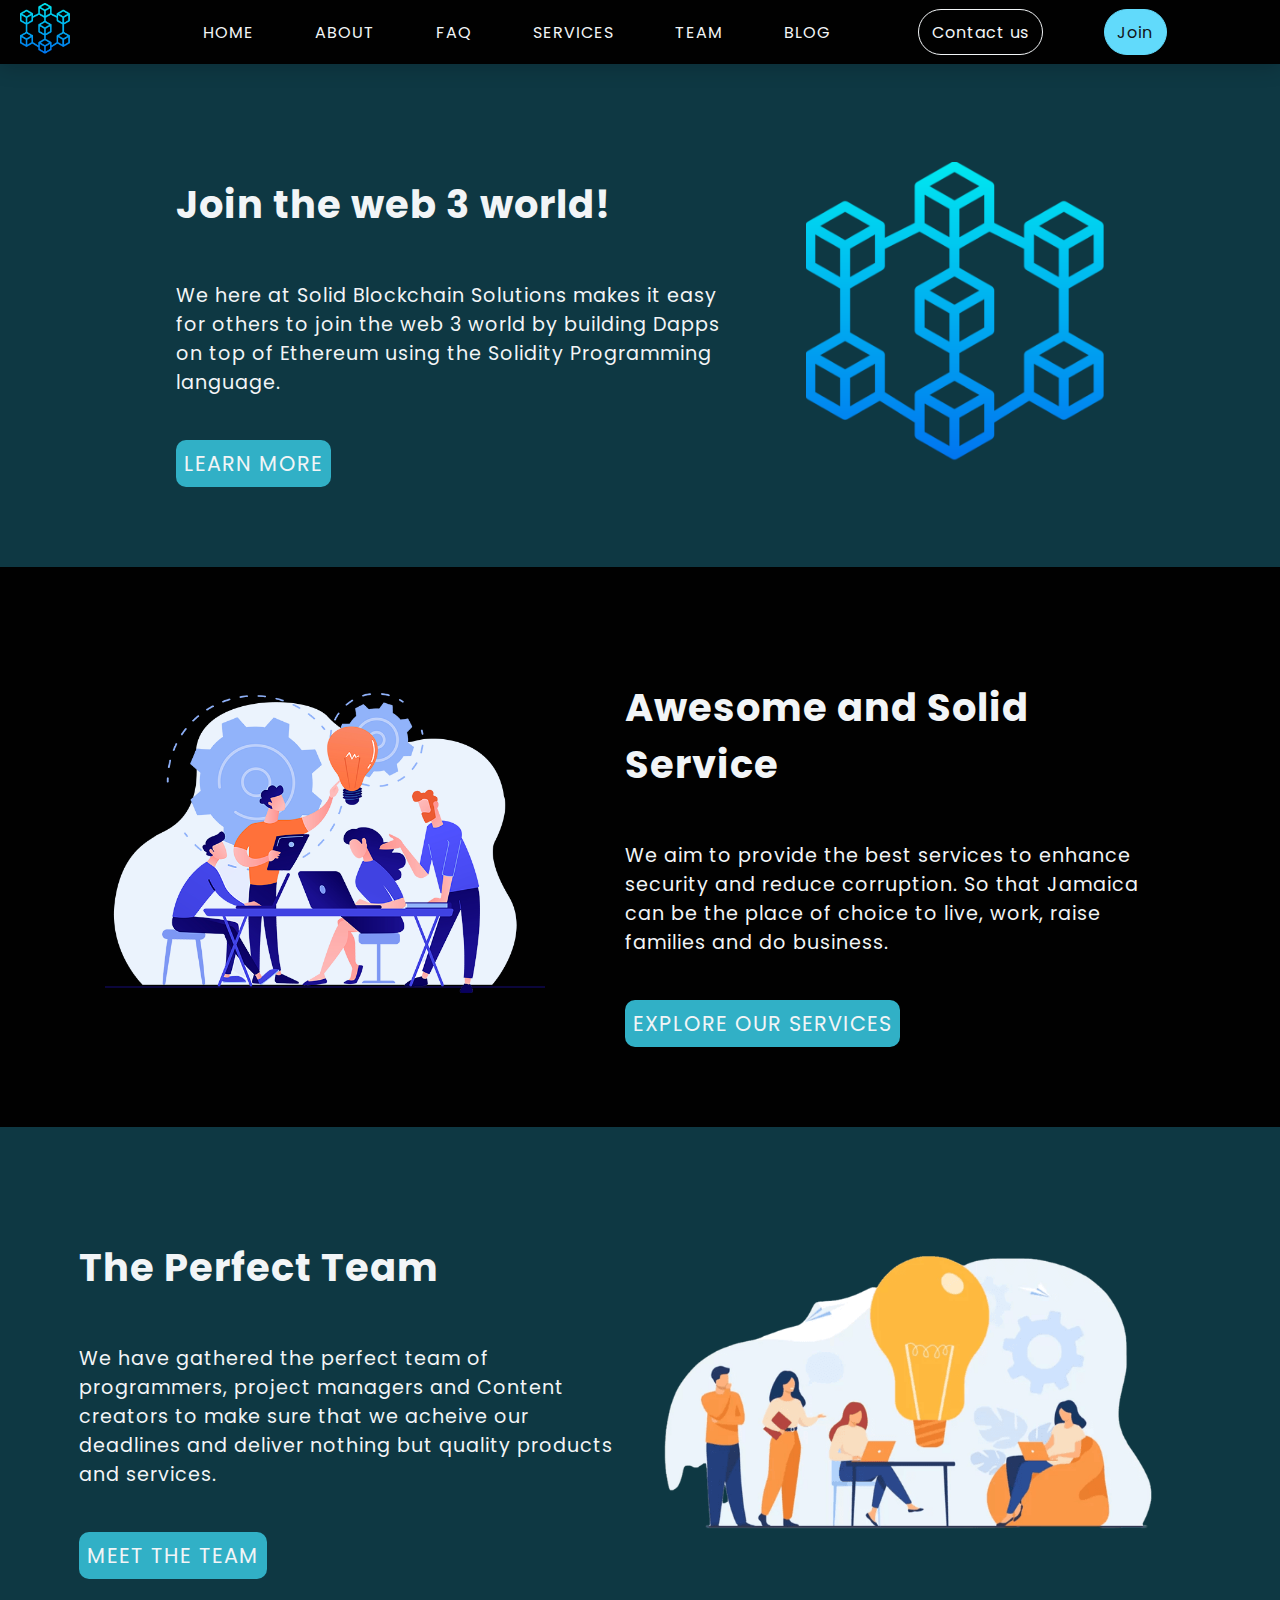
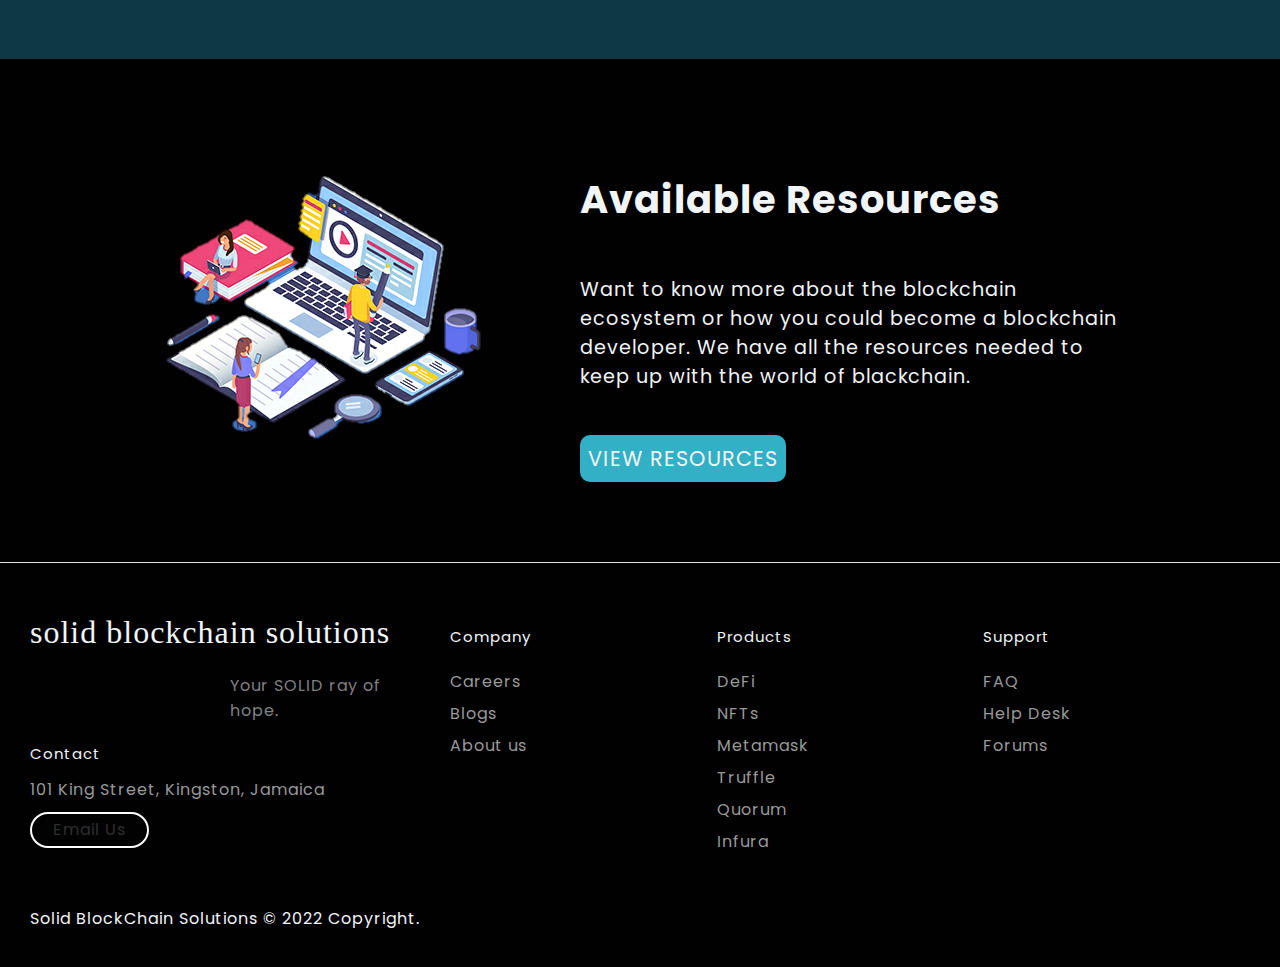
==== commit cd89dfaa: "I made a whole lot of changes Wrote some code about that you should play it" ====
--- a/index.html
+++ b/index.html
@@ -4,6 +4,9 @@
     <meta charset="UTF-8" />
     <meta http-equiv="X-UA-Compatible" content="IE=edge" />
     <meta name="viewport" content="width=device-width, initial-scale=1.0" />
+    <link rel="preconnect" href="https://fonts.googleapis.com">
+<link rel="preconnect" href="https://fonts.gstatic.com" crossorigin>
+<link href="https://fonts.googleapis.com/css2?family=Poppins:wght@300&display=swap" rel="stylesheet">
     <title>Solid BlockChain Solutions | Home</title>
     <link rel="stylesheet" type="text/css" href="style.css" />
     <link rel="icon" type="image/png" href="logo.png">
@@ -24,15 +27,15 @@
 
     <!-- hero -->
 
-    <section class="hero" id="about">
-      <div>
+    <section class="hero" >
+      <div class="hero--text">
         <h2>Join the web 3 world!</h2>
         <p>
           We here at Solid Blockchain Solutions makes it easy for others to join
           the web 3 world by building Dapps on top of Ethereum using the
           Solidity Programming language.
         </p>
-        <button>Learn More</button>
+        <a href="about.html"><button>Learn More</button></a>
       </div>
       <div>
         <img
@@ -53,12 +56,12 @@
         />
       </div>
 
-      <div>
+      <div class="hero--text">
         <h2>Awesome and Solid Service</h2>
         <p>
-          We aim op provide the best services to enhance security and reduce corruption. So that Jamaica can be the place of choice to live, work, raise families and do business. And Chop the line.
+          We aim to provide the best services to enhance security and reduce corruption. So that Jamaica can be the place of choice to live, work, raise families and do business. 
         </p>
-        <button>Explore our services</button>
+        <a href="services.html"><button>Explore our services</button></a>
       </div>
       
     </section>
@@ -66,12 +69,12 @@
 
     <section class="hero" id="about">
 
-      <div>
+      <div class="hero--text">
         <h2>The Perfect Team</h2>
         <p>
           We have gathered the perfect team of programmers, project managers and Content creators to make sure that we acheive our deadlines and deliver nothing but quality products and services.
         </p>
-        <button>Meet the team</button>
+        <a href="team.html"><button>Meet the team</button></a>
       </div>
 
       <div>
@@ -81,8 +84,6 @@
         />
       </div>
 
-      
-      
     </section>
 
 
@@ -95,21 +96,18 @@
         />
       </div>
 
-      <div>
+      <div class="hero--text">
         <h2>Available Resources</h2>
         <p>
           Want to know more about the blockchain ecosystem or how you could become a blockchain developer. We have all the resources needed to keep up with the world of blackchain. 
         </p>
-        <button>Learn More</button>
+        <a href="resourses.html"><button>View Resources</button></a>
       </div>
       
     </section>
 
     <!-- testimonial -->
 
-
-    
-  
 <script src="footer.js"></script>  
    
     <script src="script.js"></script>
--- a/style.css
+++ b/style.css
@@ -1,10 +1,18 @@
 :root {
   --main-bg-color: #010101;
 }
+
+/* @font-face {
+  font-family: "Poppins";
+  src: url("https://fonts.googleapis.com/css2?family=Poppins:wght@300&display=swap")
+} */
+/* @import url('https://fonts.googleapis.com/css2?family=Poppins:wght@300&display=swap'); */
 
 * {
   /* margin: 0;
   padding: 0; */
+  font-family: Poppins;
+  
   box-sizing: border-box;
   letter-spacing: 1px;
   /* font-weight: 300; */
@@ -294,7 +302,7 @@
 @media screen and (max-width: 800px) {
   nav {
     position: relative;
-    width: 100vw;
+    width: 100%;
     z-index: 3;
   }
   .hamburger {
@@ -374,18 +382,28 @@
 }
 
 .hero--img {
-  padding-right: 50px;
+  /* padding-right: 50px; */
+  
 }
 
 .hero {
   display: flex;
   justify-content: center;
   align-items: center;
+  gap: 5rem;
   background-color: #0e3843;
   color: rgb(8, 7, 7);
   padding: 5rem 2rem;
 }
 
+#about {
+  gap: 0rem;
+}
+
+.hero--text {
+  max-width: 550px;
+}
+
 .hero h2 {
   font-size: 2.4rem;
   font-weight: bold;
@@ -394,13 +412,20 @@
 .hero p {
   font-size: 1.2rem;
   max-width: 600px;
-  padding-top: 1.5rem;
+  padding-top: 1rem;
 }
 
 .hero img {
   width: 100%;
   max-width: 800px;
   max-height: 300px;
+  transition: .3s;
+}
+
+.hero img:hover {
+  filter: drop-shadow(0 0 10px #31b0c6);
+  transform: scale(0.9);
+  cursor: pointer;
 }
 
 .hero button {
@@ -442,10 +467,10 @@
 .single-service {
   position: relative;
   width: 31%;
-  height: 320px;
+  /* height: 320px; */
   background: #fff;
   box-sizing: border-box;
-  padding: 0 15px;
+  padding: 20px 15px;
   transition: 0.5s;
   overflow: hidden;
   float: left;
@@ -640,14 +665,26 @@
 /* responsive */
 @media screen and (max-width: 1600px) {
   .hero{
-    display:flex;
-    justify-content: space-between;
+    /* display:flex;
+    justify-content: space-between; */
+    
   }
 }
 
 @media screen and (max-width: 820px) {
   .hero{
-    display:flex;
+    /* display:flex; */
     flex-direction: column;
+    gap: 1.5rem;
+    padding: 2rem 25px;
+  }
+
+  .hero--text {
+    text-align: center;
+  }
+
+  .hero p {
+    padding-top: 0;
+    max-width: 350px;
   }
 }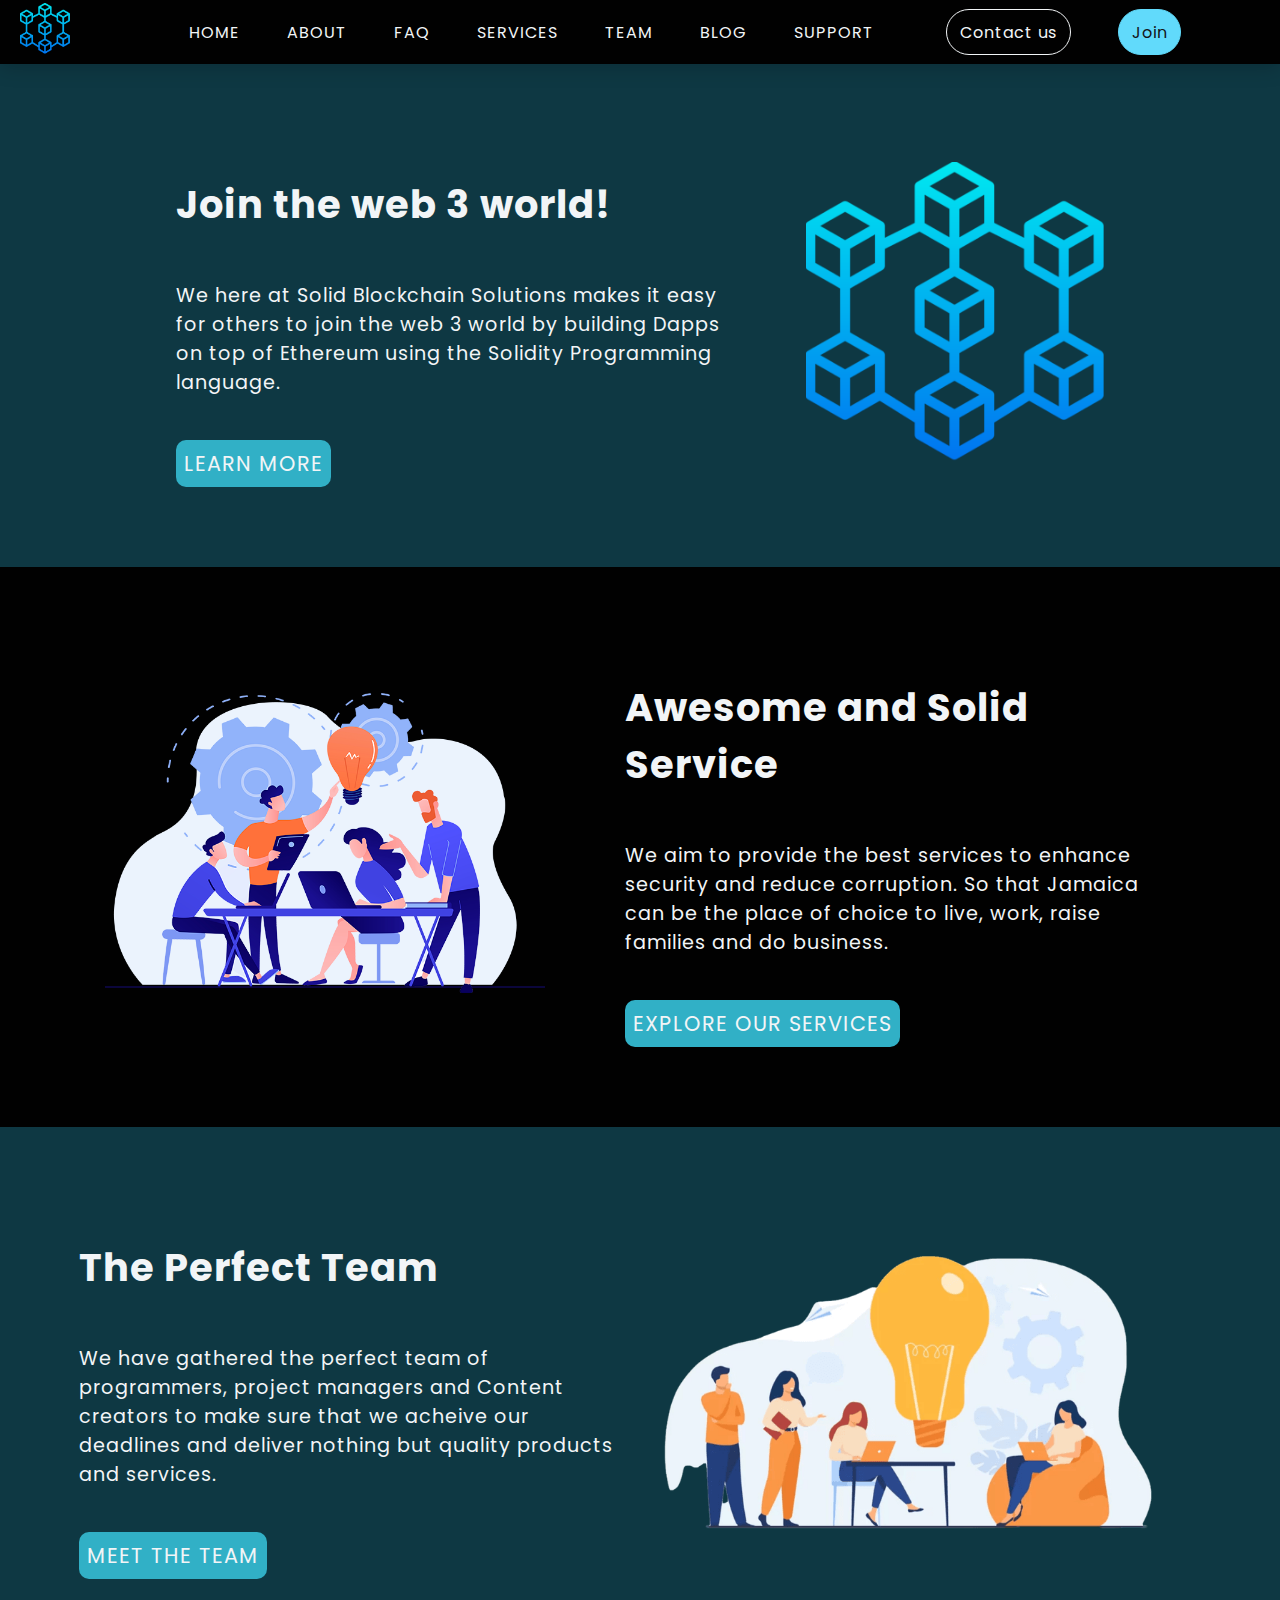
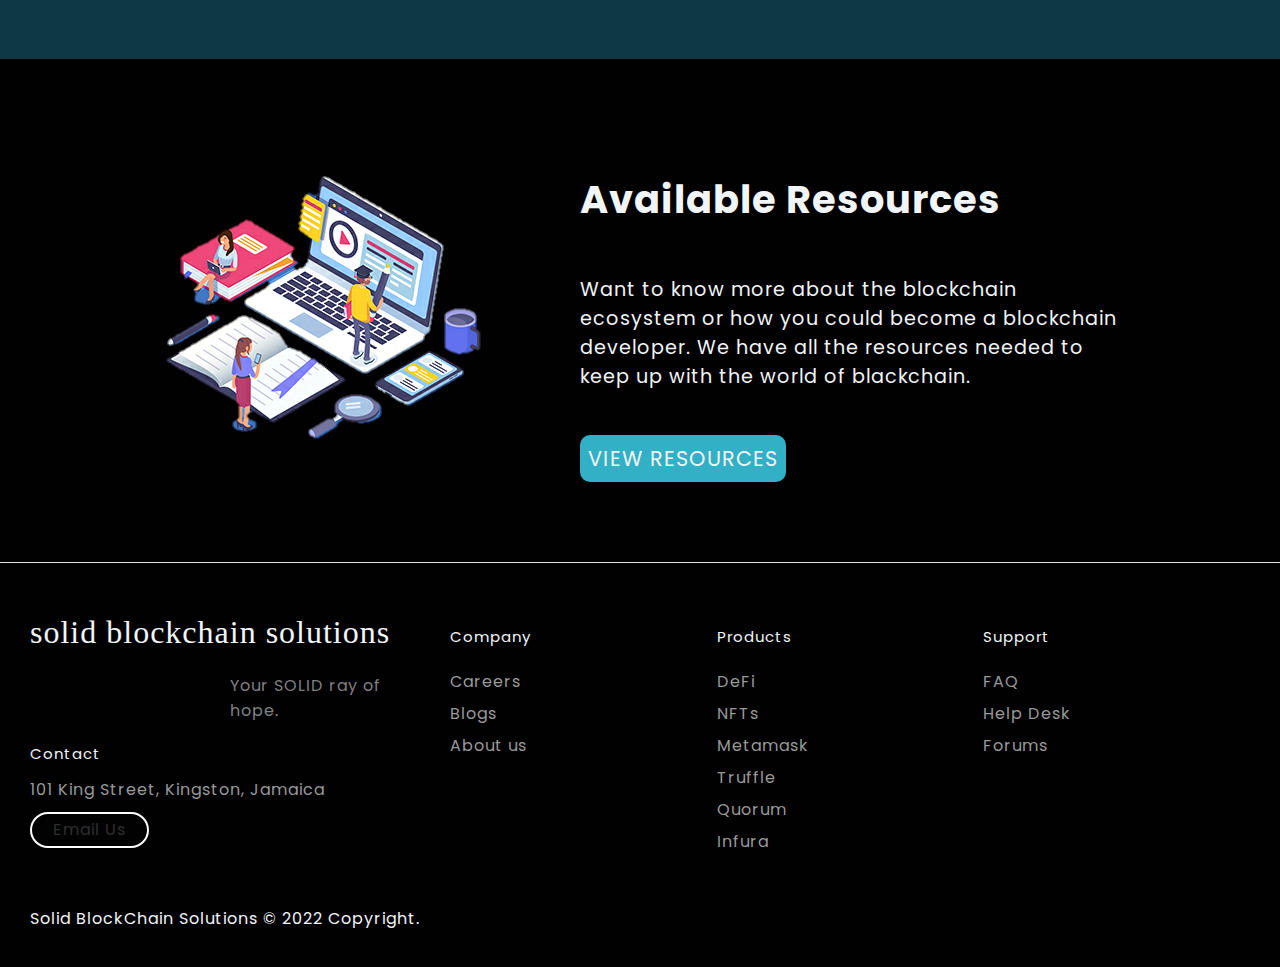
==== commit ac6a1b82: "Update index.html" ====
--- a/index.html
+++ b/index.html
@@ -18,6 +18,24 @@
     rel="stylesheet"
     href="https://use.fontawesome.com/releases/v5.8.1/css/all.css"
   />
+    
+    <style>
+        section img {
+          animation: float 5s ease-in;
+      }
+      
+      @keyframes float {
+        0%, 100% {
+          transform: translate(0); 
+        }
+        40% {
+           transform: translate(0, 20px); 
+        }
+        80% {
+          transform: translate(0, -20px);  
+        }
+      }
+    </style>
   </head>
   <body>
     <!-- navbar -->
